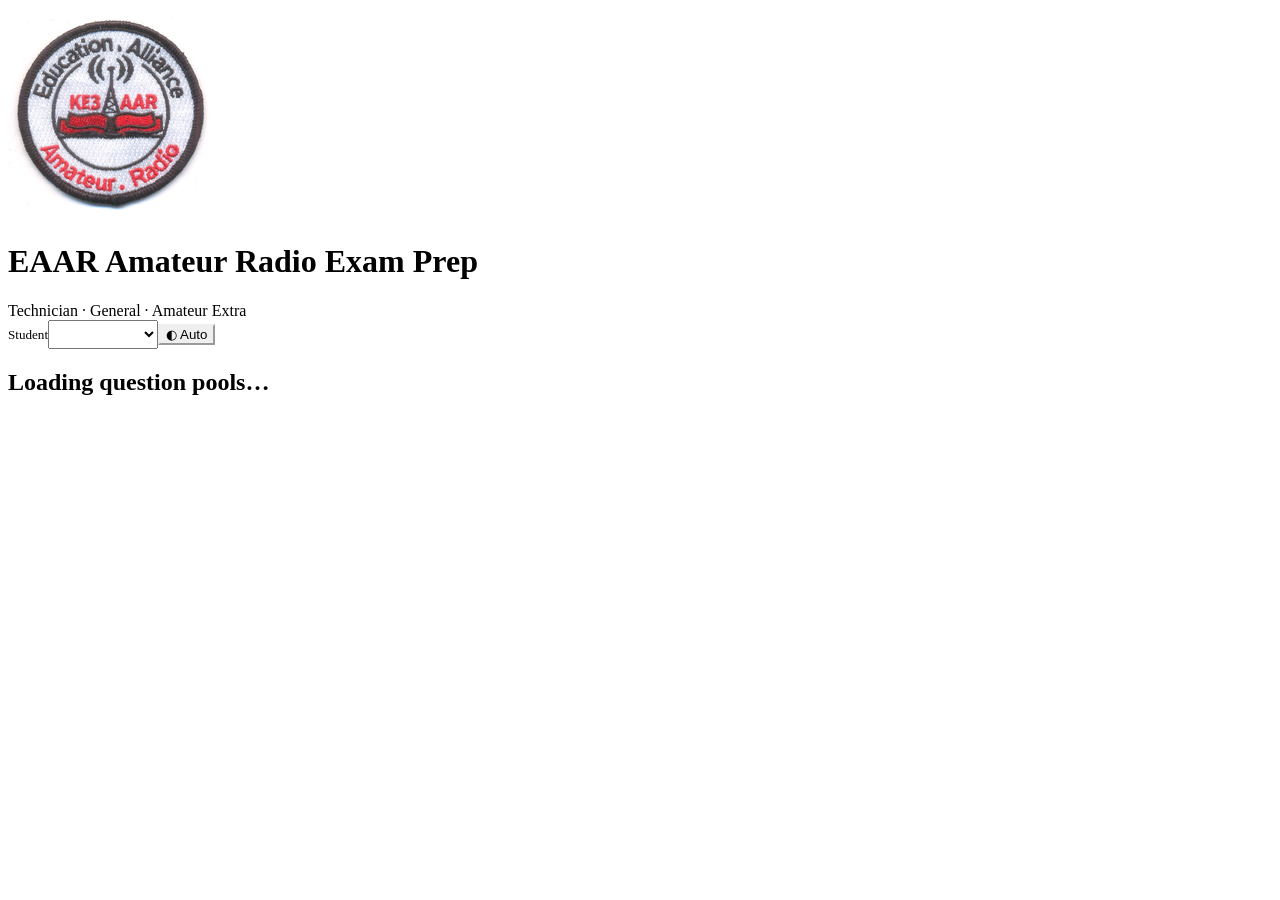
==== index.html @ 3299c349 "Add files via upload" ====
<!doctype html>
<html lang="en"><head>
<meta charset="utf-8"><meta name="viewport" content="width=device-width, initial-scale=1"><meta name="color-scheme" content="light dark">
<meta name="description" content="EAAR amateur radio Technician, General and Extra license study, quizzes, flashcards and updatable question pools.">
<title>EAAR Amateur Radio Exam Prep | Technician · General · Extra</title>
<link rel="stylesheet" href="assets/style.css">
</head><body>
<header class="noprint"><div class="hrow"><div class="brandline"><img alt="EAAR emblem" src="[data-uri]"><div><h1>EAAR Amateur Radio Exam Prep</h1><div class="sub" id="subTitle">Technician · General · Amateur Extra</div></div></div>
<div class="row"><label style="margin:0;color:inherit;font-size:.82rem" for="profileSelect">Student</label><select id="profileSelect" style="max-width:170px;min-width:110px;font-size:.82rem;padding:5px 8px" aria-label="Student profile"></select><button class="btn sm sec" id="themeBtn" style="border-color:currentColor;color:inherit">◐ Auto</button></div></div>
<div class="row between"><div class="trk" id="trk" role="group" aria-label="License class"></div><div class="small" style="opacity:.8" id="currentClass"></div></div><nav id="nav" aria-label="Main sections"></nav></header>
<div id="messageBar" hidden aria-live="polite"></div>
<div id="storageHint" class="note" style="max-width:1050px;margin:12px auto" hidden>Browser storage is unavailable. You can practice but progress may not be saved. Export your backup frequently.</div>
<main id="main"><div class="card"><h2>Loading question pools…</h2></div></main><div id="printArea" aria-hidden="true"></div>
<script id="appBundle" src="assets/app.js" defer></script>
</body></html>
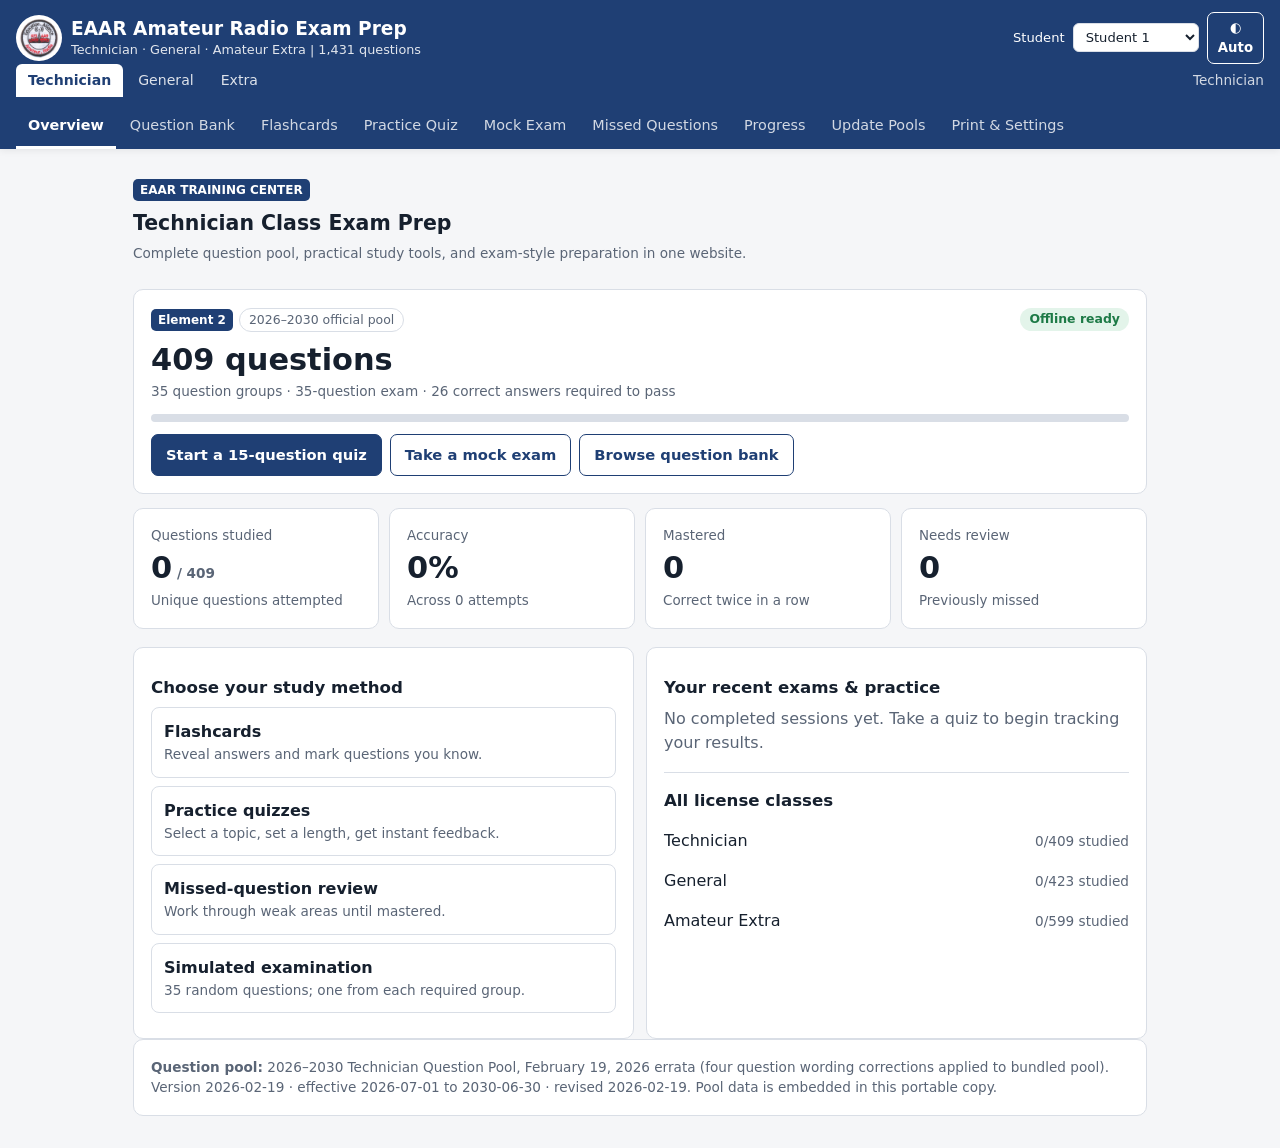
==== commit 2f6c7fc6: "Fix broken homepage by opening self-contained EAAR exam prep app" ====
--- a/index.html
+++ b/index.html
@@ -1,15 +1,21 @@
 <!doctype html>
-<html lang="en"><head>
-<meta charset="utf-8"><meta name="viewport" content="width=device-width, initial-scale=1"><meta name="color-scheme" content="light dark">
-<meta name="description" content="EAAR amateur radio Technician, General and Extra license study, quizzes, flashcards and updatable question pools.">
-<title>EAAR Amateur Radio Exam Prep | Technician · General · Extra</title>
-<link rel="stylesheet" href="assets/style.css">
-</head><body>
-<header class="noprint"><div class="hrow"><div class="brandline"><img alt="EAAR emblem" src="[data-uri]"><div><h1>EAAR Amateur Radio Exam Prep</h1><div class="sub" id="subTitle">Technician · General · Amateur Extra</div></div></div>
-<div class="row"><label style="margin:0;color:inherit;font-size:.82rem" for="profileSelect">Student</label><select id="profileSelect" style="max-width:170px;min-width:110px;font-size:.82rem;padding:5px 8px" aria-label="Student profile"></select><button class="btn sm sec" id="themeBtn" style="border-color:currentColor;color:inherit">◐ Auto</button></div></div>
-<div class="row between"><div class="trk" id="trk" role="group" aria-label="License class"></div><div class="small" style="opacity:.8" id="currentClass"></div></div><nav id="nav" aria-label="Main sections"></nav></header>
-<div id="messageBar" hidden aria-live="polite"></div>
-<div id="storageHint" class="note" style="max-width:1050px;margin:12px auto" hidden>Browser storage is unavailable. You can practice but progress may not be saved. Export your backup frequently.</div>
-<main id="main"><div class="card"><h2>Loading question pools…</h2></div></main><div id="printArea" aria-hidden="true"></div>
-<script id="appBundle" src="assets/app.js" defer></script>
+<html lang="en">
+<head>
+<meta charset="utf-8">
+<meta name="viewport" content="width=device-width, initial-scale=1">
+<meta http-equiv="refresh" content="0; url=./EAAR_Updated_Standalone.html">
+<title>EAAR Amateur Radio Exam Prep</title>
+<style>
+:root{--bg:#f5f6f8;--ink:#16202e;--acc:#1f3f74}
+body{margin:0;background:var(--bg);font:16px/1.5 system-ui,"Segoe UI",sans-serif;color:var(--ink)}
+header{background:var(--acc);color:#fff;padding:18px 22px;font-size:1.12rem;font-weight:700}
+main{max-width:800px;margin:55px auto;padding:20px}
+a{color:var(--acc)}
+</style>
+<script>location.replace(new URL("./EAAR_Updated_Standalone.html",location.href).href);</script>
+</head>
+<body>
+<header>EAAR Amateur Radio Exam Prep</header>
+<main><p>Opening your Technician, General, and Amateur Extra exam preparation website…</p>
+<p>If the page does not open automatically, <a href="./EAAR_Updated_Standalone.html">open EAAR Exam Prep here</a>.</p></main>
 </body></html>
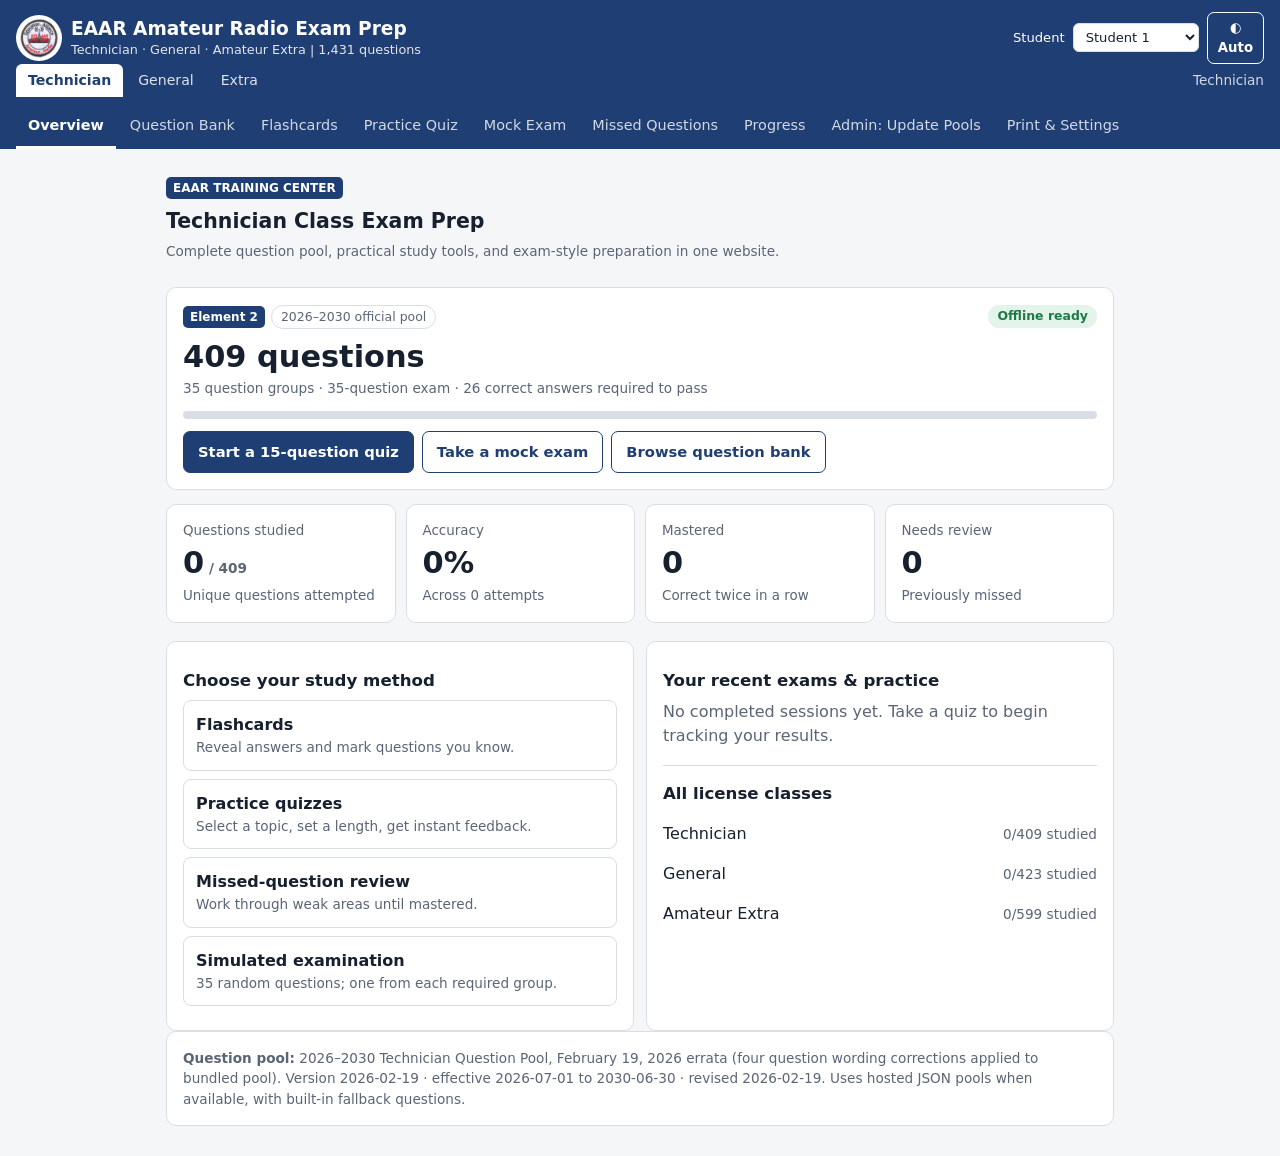
==== commit d5dd2e85: "Publish self-contained EAAR exam prep with password-protected updater and independent pools" ====
--- a/index.html
+++ b/index.html
@@ -1,21 +1,455 @@
 <!doctype html>
-<html lang="en">
-<head>
-<meta charset="utf-8">
-<meta name="viewport" content="width=device-width, initial-scale=1">
-<meta http-equiv="refresh" content="0; url=./EAAR_Updated_Standalone.html">
-<title>EAAR Amateur Radio Exam Prep</title>
-<style>
-:root{--bg:#f5f6f8;--ink:#16202e;--acc:#1f3f74}
-body{margin:0;background:var(--bg);font:16px/1.5 system-ui,"Segoe UI",sans-serif;color:var(--ink)}
-header{background:var(--acc);color:#fff;padding:18px 22px;font-size:1.12rem;font-weight:700}
-main{max-width:800px;margin:55px auto;padding:20px}
-a{color:var(--acc)}
+<html lang="en"><head>
+<meta charset="utf-8"><meta name="viewport" content="width=device-width, initial-scale=1"><meta name="color-scheme" content="light dark">
+<meta name="description" content="EAAR amateur radio Technician, General and Extra license study, quizzes, flashcards and updatable question pools.">
+<title>EAAR Amateur Radio Exam Prep | Technician · General · Extra</title>
+<style id="appStyles">:root{--bg:#f5f6f8;--card:#fff;--ink:#16202e;--mute:#5a6576;--line:#d9dee6;--acc:#1f3f74;--acc2:#2f5aa3;--accInk:#fff;--pass:#1d7a46;--passBg:#e3f4ea;--fail:#b3261e;--failBg:#fbe7e5;--warn:#9a6200;--warnBg:#fff3d6;--say:#eef3fb;--sayInk:#163764}
+@media (prefers-color-scheme:dark){:root:not([data-theme="light"]){--bg:#0f141b;--card:#18202b;--ink:#e6ebf2;--mute:#9aa6b6;--line:#2b3644;--acc:#7fa6e6;--acc2:#a7c3f0;--accInk:#0f141b;--pass:#5fd28f;--passBg:#143322;--fail:#ff8a80;--failBg:#3a1714;--warn:#f0c060;--warnBg:#3a2d0c;--say:#1c2a40;--sayInk:#cfe0ff}}
+:root[data-theme="dark"]{--bg:#0f141b;--card:#18202b;--ink:#e6ebf2;--mute:#9aa6b6;--line:#2b3644;--acc:#7fa6e6;--acc2:#a7c3f0;--accInk:#0f141b;--pass:#5fd28f;--passBg:#143322;--fail:#ff8a80;--failBg:#3a1714;--warn:#f0c060;--warnBg:#3a2d0c;--say:#1c2a40;--sayInk:#cfe0ff}
+*{box-sizing:border-box}
+body{margin:0;background:var(--bg);color:var(--ink);font:16px/1.5 system-ui,-apple-system,"Segoe UI",Roboto,sans-serif}
+button,select,input{font:inherit}button{cursor:pointer}button:disabled{opacity:.5;cursor:not-allowed}
+header{background:var(--acc);color:var(--accInk);padding:12px 16px 0;position:sticky;top:0;z-index:10}
+header h1{margin:0;font-size:1.16rem;line-height:1.25}header .sub{font-size:.8rem;opacity:.87}
+.hrow{display:flex;justify-content:space-between;align-items:center;gap:10px;flex-wrap:wrap}
+.brandline{display:flex;align-items:center;gap:9px}.brandline img{width:46px;height:46px;object-fit:contain;background:#fff;border-radius:50%;padding:2px}
+.trk{display:flex;gap:3px;flex-wrap:wrap}
+.trk button{background:transparent;color:inherit;border:0;padding:6px 12px;font:inherit;font-size:.88rem;cursor:pointer;opacity:.85;border-radius:6px 6px 0 0}
+.trk button.on{background:var(--accInk);color:var(--acc);opacity:1;font-weight:700}
+nav{display:flex;gap:2px;overflow-x:auto;margin-top:9px;scrollbar-width:thin}
+nav button{background:transparent;border:0;color:inherit;opacity:.8;padding:9px 12px;font:inherit;font-size:.9rem;border-bottom:3px solid transparent;cursor:pointer;white-space:nowrap}
+nav button.on{opacity:1;border-bottom-color:currentColor;font-weight:700}
+main{max-width:980px;margin:0 auto;padding:16px}
+.card{background:var(--card);border:1px solid var(--line);border-radius:10px;padding:16px;margin-bottom:14px}
+h2{font-size:1.28rem;margin:0 0 8px;line-height:1.3}h3{font-size:1.04rem;margin:12px 0 8px;line-height:1.35}
+p{margin:7px 0 12px}.mute{color:var(--mute)}.small{font-size:.85rem}.tiny{font-size:.77rem}
+.grid2{display:grid;grid-template-columns:repeat(auto-fit,minmax(250px,1fr));gap:12px}
+.grid3{display:grid;grid-template-columns:repeat(auto-fit,minmax(195px,1fr));gap:12px}
+.grid4{display:grid;grid-template-columns:repeat(auto-fit,minmax(160px,1fr));gap:10px}
+.grid2>.card,.grid3>.card,.grid4>.card{margin-bottom:0}
+.tag{display:inline-block;font-size:.75rem;font-weight:700;background:var(--acc);color:var(--accInk);border-radius:5px;padding:2px 7px;margin-right:6px;white-space:nowrap}
+.say{display:inline-block;background:var(--say);color:var(--sayInk);border-left:3px solid var(--acc2);padding:3px 9px;border-radius:4px;margin:2px 0}
+.note{background:var(--warnBg);color:var(--warn);border-radius:6px;padding:10px 12px;font-size:.88rem;margin:12px 0}
+.info{background:var(--say);color:var(--sayInk);border-radius:7px;padding:11px 13px;margin:12px 0}
+.btn{background:var(--acc);color:var(--accInk);border:1px solid var(--acc);border-radius:7px;padding:9px 14px;font:inherit;font-size:.92rem;font-weight:600;cursor:pointer}
+.btn.sec{background:transparent;color:var(--acc);border-color:var(--acc)}.btn.sm{padding:5px 10px;font-size:.83rem}.btn.negative{background:var(--fail);border-color:var(--fail);color:#fff}
+.row{display:flex;gap:8px;flex-wrap:wrap;align-items:center}.push{margin-left:auto}.row.between{justify-content:space-between}
+.metric{font:700 1.9rem/1.15 system-ui,sans-serif;margin:5px 0}.metriccap{color:var(--mute);font-size:.84rem}
+.tasklist button{display:block;width:100%;text-align:left;background:var(--card);border:1px solid var(--line);border-radius:8px;padding:12px;margin-bottom:8px;color:var(--ink);font:inherit;cursor:pointer}
+.tasklist button:hover{border-color:var(--acc2)}
+.bar{height:8px;background:var(--line);border-radius:8px;overflow:hidden;margin:5px 0 8px}.bar>i{display:block;height:100%;background:var(--pass);transition:width .2s}
+label{font-size:.86rem;color:var(--mute);display:block;margin:5px 0 4px}
+input,textarea,select{font:inherit;color:var(--ink);background:var(--card);border:1px solid var(--line);border-radius:6px;padding:8px 9px;width:100%}
+textarea{min-height:90px}.field{min-width:185px;flex:1}.checkline{display:flex;align-items:center;gap:6px;font-size:.88rem;color:var(--ink)}.checkline input{width:auto}
+.option{display:block;width:100%;text-align:left;margin:7px 0;padding:12px;border:1px solid var(--line);border-radius:8px;background:var(--card);color:var(--ink);font:inherit;cursor:pointer}
+.option:hover:not(:disabled){border-color:var(--acc2)}.option.selected{border:2px solid var(--acc2);background:var(--say);color:var(--sayInk)}
+.option.ok{background:var(--passBg);border-color:var(--pass);color:var(--pass)}.option.bad{background:var(--failBg);border-color:var(--fail);color:var(--fail)}
+.option .letter{font-weight:750;display:inline-grid;place-items:center;width:26px;height:26px;border:1px solid currentColor;border-radius:50%;margin-right:9px;font-size:.82rem}
+.badge{font-size:.78rem;font-weight:700;padding:2px 9px;border-radius:20px;white-space:nowrap}
+.badge.pass{background:var(--passBg);color:var(--pass)}.badge.fail{background:var(--failBg);color:var(--fail)}.badge.pend{background:var(--line);color:var(--mute)}
+.question{font-size:1.2rem;font-weight:650;line-height:1.45;white-space:pre-wrap}
+.figure{display:block;max-width:100%;max-height:420px;height:auto;object-fit:contain;margin:12px auto;border-radius:8px;background:white;padding:8px;border:1px solid #e4e4e4}
+.flash{min-height:180px;display:flex;align-items:center;justify-content:center;text-align:center;font-size:1.25rem;font-weight:600;cursor:pointer;user-select:none;flex-direction:column;gap:10px;padding:24px}
+.flash .back{font-size:1.04rem;font-weight:450}
+.timer{font:700 1.2rem/1 ui-monospace,Consolas,monospace;padding:8px 10px;border-radius:7px;background:var(--say);color:var(--sayInk)}.timer.out{background:var(--failBg);color:var(--fail)}
+.tbl{border-collapse:collapse;width:100%;font-size:.9rem}.tbl th,.tbl td{border-bottom:1px solid var(--line);padding:8px 7px;text-align:left;vertical-align:top}.tbl th{color:var(--mute);font-weight:650}
+.table-wrap{overflow-x:auto}.progressline{min-width:120px}
+.pill{display:inline-block;border:1px solid var(--line);border-radius:20px;padding:2px 9px;font-size:.78rem;color:var(--mute)}
+.searchresult{border-bottom:1px solid var(--line);padding:14px 1px}.searchresult:last-child{border-bottom:0}.answer-note{margin-top:8px;padding:9px 12px;border-radius:7px;background:var(--passBg);color:var(--pass)}
+.feedback{padding:11px;border-radius:8px;margin:12px 0}.feedback.ok{background:var(--passBg);color:var(--pass)}.feedback.bad{background:var(--failBg);color:var(--fail)}
+.empty{text-align:center;padding:20px 12px}.section-top{display:flex;align-items:center;gap:8px;justify-content:space-between;flex-wrap:wrap;margin:10px 0 13px}
+hr{border:0;border-top:1px solid var(--line);margin:17px 0}a{color:var(--acc2)}
+#messageBar{max-width:1050px;margin:10px auto -4px;padding:10px 16px;border-radius:7px;border:1px solid var(--line);background:var(--say);color:var(--sayInk)}
+#printArea{display:none}
+@media print{body{background:#fff!important;color:#111!important}header,main,#messageBar,.noprint{display:none!important}#printArea{display:block!important;color:#111!important;padding:5px 12px;font:11pt/1.35 Arial,sans-serif}#printArea h2{font-size:19pt}#printArea article{break-inside:avoid;margin:0 0 14px;border-bottom:1px solid #ccc;padding:3px 0 9px}#printArea img{max-width:95%;max-height:240px;display:block;margin:6px auto}#printArea .answer{font-weight:700}#printArea .print-meta{font-size:9pt;color:#444}}
+@media (max-width:640px){main{padding:12px}.card{padding:13px}.hrow{align-items:flex-start}.brandline img{width:36px;height:36px}.trk{width:100%}.trk button{flex:1;padding:7px 6px;font-size:.82rem}nav{margin-top:4px}.metric{font-size:1.65rem}.row .push{margin-left:0}.question{font-size:1.05rem}.grid4{grid-template-columns:repeat(2,minmax(0,1fr))}}
+
+header .hrow>.row{flex-wrap:nowrap}
 </style>
-<script>location.replace(new URL("./EAAR_Updated_Standalone.html",location.href).href);</script>
-</head>
-<body>
-<header>EAAR Amateur Radio Exam Prep</header>
-<main><p>Opening your Technician, General, and Amateur Extra exam preparation website…</p>
-<p>If the page does not open automatically, <a href="./EAAR_Updated_Standalone.html">open EAAR Exam Prep here</a>.</p></main>
+</head><body>
+<header class="noprint"><div class="hrow"><div class="brandline"><img alt="EAAR emblem" src="[data-uri]"><div><h1>EAAR Amateur Radio Exam Prep</h1><div class="sub" id="subTitle">Technician · General · Amateur Extra</div></div></div>
+<div class="row"><label style="margin:0;color:inherit;font-size:.82rem" for="profileSelect">Student</label><select id="profileSelect" style="max-width:170px;min-width:110px;font-size:.82rem;padding:5px 8px" aria-label="Student profile"></select><button class="btn sm sec" id="themeBtn" style="border-color:currentColor;color:inherit">◐ Auto</button></div></div>
+<div class="row between"><div class="trk" id="trk" role="group" aria-label="License class"></div><div class="small" style="opacity:.8" id="currentClass"></div></div><nav id="nav" aria-label="Main sections"></nav></header>
+<div id="messageBar" hidden aria-live="polite"></div>
+<div id="storageHint" class="note" style="max-width:1050px;margin:12px auto" hidden>Browser storage is unavailable. You can practice but progress may not be saved. Export your backup frequently.</div>
+<main id="main"><div class="card"><h2>Loading question pools…</h2></div></main><div id="printArea" aria-hidden="true"></div>
+<script id="appBundle">'use strict';
+/* EAAR Combined Exam Prep — self-contained, offline, no external services */
+/*__BANKS_BOOT__*/let BANKS = {"technician":{"questions":[{"id":"T1A01","group":"T1A","section":"T1","question":"Which of the following is part of the Basis and Purpose of the Amateur Radio Service?","answers":["Providing personal radio communications for as many citizens as possible","Providing communications for international contesting","Advancing skills in the technical and communication phases of the radio art","All these choices are correct"],"correct":2,"refs":"[97.1]","note":"","figure":""},{"id":"T1A02","group":"T1A","section":"T1","question":"Which agency regulates and enforces the rules for the Amateur Radio Service in the United States?","answers":["ARRL","Homeland Security","The FCC","All these choices are correct"],"correct":2,"refs":"[97.1]","note":"","figure":""},{"id":"T1A03","group":"T1A","section":"T1","question":"What do the FCC rules state regarding the use of a phonetic alphabet for station identification in the Amateur Radio Service?","answers":["It is required when transmitting emergency messages","It is encouraged when using phone emissions","It is required when in contact with foreign stations","All these choices are correct"],"correct":1,"refs":"[97.119(b)(2)]","note":"","figure":""},{"id":"T1A04","group":"T1A","section":"T1","question":"How do you receive official notification of your new license and call sign after passing the exam?","answers":["Email from the FCC with a link to download the license grant","USPS First-Class Mail from the FCC","Email from the lead volunteer examiner","USPS First-Class Mail from the lead volunteer examiner"],"correct":0,"refs":"[97.23]","note":"","figure":""},{"id":"T1A05","group":"T1A","section":"T1","question":"What proves that the FCC has issued an operator/primary license grant?","answers":["A printed copy of the certificate of successful completion of examination","An email notification from the NCVEC granting the license","The license appears in the FCC ULS database","All these choices are correct"],"correct":2,"refs":"[97.7]","note":"","figure":""},{"id":"T1A06","group":"T1A","section":"T1","question":"On which of the following HF frequencies can automatically controlled amateur propagation beacons be found?","answers":["Anywhere in the Technician portion of 10 meters","Anywhere, if they are registered with the FCC","In a specific portion of each of the HF Technician bands","On ten meters, between 28.200 MHz and 28.300 MHz"],"correct":3,"refs":"[97.203(d)]","note":"","figure":""},{"id":"T1A07","group":"T1A","section":"T1","question":"What is the FCC Part 97 definition of a space station?","answers":["Any satellite orbiting Earth","A manned satellite orbiting Earth","An amateur station located more than 50 km above Earth's surface","An amateur station using amateur radio satellites for relay of signals"],"correct":2,"refs":"[97.3(a)(41)]","note":"","figure":""},{"id":"T1A08","group":"T1A","section":"T1","question":"Who recommends transmit/receive channels for repeater and auxiliary stations?","answers":["A Frequency Spectrum Manager appointed by the FCC","A Volunteer Frequency Coordinator recognized by local amateurs","An FCC Regional Field Office","The International Telecommunication Union"],"correct":1,"refs":"[97.3(a)(22)]","note":"","figure":""},{"id":"T1A09","group":"T1A","section":"T1","question":"Who selects a Frequency Coordinator?","answers":["The FCC Office of Spectrum Management and Coordination Policy","The local chapter of the Office of National Council of Independent Frequency Coordinators","Amateur operators in a local or regional area whose stations are eligible to be repeater or auxiliary stations","The FCC Regional Field Office"],"correct":2,"refs":"[97.3(a)(22)]","note":"","figure":""},{"id":"T1A10","group":"T1A","section":"T1","question":"Besides an FCC-issued amateur operator license, what is required to be the control operator of a Radio Amateur Civil Emergency Service (RACES) Station?","answers":["A written recommendation by the local ARRL Emergency Coordinator","Membership in the Amateur Radio Emergency Service (ARES)","Certification of current enrollment by a civil defense organization","Nothing"],"correct":2,"refs":"[97.407(a)]","note":"","figure":""},{"id":"T1A11","group":"T1A","section":"T1","question":"Which of the following is prohibited?","answers":["International communications on VHF bands and higher frequencies","Willful or malicious interference","Third-party traffic using digital modes","All these choices are correct"],"correct":1,"refs":"[97.101(d)]","note":"","figure":""},{"id":"T1B01","group":"T1B","section":"T1","question":"Which of the following frequency ranges are available for phone operation by Technician licensees?","answers":["28.050 MHz to 28.150 MHz","28.100 MHz to 28.300 MHz","28.300 MHz to 28.500 MHz","28.500 MHz to 28.600 MHz"],"correct":2,"refs":"[97.301(e)]","note":"","figure":""},{"id":"T1B02","group":"T1B","section":"T1","question":"Which of the following U.S. amateur radio operators are allowed to contact the International Space Station (ISS) on VHF bands?","answers":["Only amateurs with a General class or higher license","Any amateur with a Technician class or higher license","Only amateurs with a General class or higher license, and NASA approval","Any amateurs with a Technician class or higher license, and NASA approval"],"correct":1,"refs":"[97.301, 97.207(c)]","note":"","figure":""},{"id":"T1B03","group":"T1B","section":"T1","question":"Which frequency is in the 6-meter amateur band?","answers":["49.00 MHz","52.525 MHz","28.50 MHz","222.15 MHz"],"correct":1,"refs":"[97.301(a)]","note":"","figure":""},{"id":"T1B04","group":"T1B","section":"T1","question":"Which amateur band includes 146.52 MHz?","answers":["6 meters","20 meters","70 centimeters","2 meters"],"correct":3,"refs":"[97.301(a)]","note":"","figure":""},{"id":"T1B05","group":"T1B","section":"T1","question":"Which of the following bands include frequencies where Technicians are authorized to use digital modes such as FT8?","answers":["10 meters","6 meters","2 meters","All these choices are correct"],"correct":3,"refs":"[97.301, 97.305]","note":"","figure":""},{"id":"T1B06","group":"T1B","section":"T1","question":"On which HF bands does a Technician class operator have phone privileges?","answers":["None","10-meter band only","80-meter, 40-meter, 15-meter, and 10-meter bands","30-meter band only"],"correct":1,"refs":"[97.301(e), 97.305]","note":"","figure":""},{"id":"T1B07","group":"T1B","section":"T1","question":"Which of the following VHF/UHF band segments are limited to CW only?","answers":["50.0 MHz to 50.1 MHz and 144.0 MHz to 144.1 MHz","219 MHz to 220 MHz and 420.0 MHz to 420.1 MHz","902.0 MHz to 902.1 MHz","All these choices are correct"],"correct":0,"refs":"[97.305(a), (c)]","note":"","figure":""},{"id":"T1B08","group":"T1B","section":"T1","question":"How are US amateurs restricted in segments of bands where the Amateur Radio Service is secondary?","answers":["U.S. amateurs may find non-amateur stations in those segments, and must avoid interfering with them","U.S. amateurs must give foreign amateur stations priority in those segments","International communications are not permitted in those segments","Digital transmissions are not permitted in those segments"],"correct":0,"refs":"[97.303]","note":"","figure":""},{"id":"T1B09","group":"T1B","section":"T1","question":"Why should you not set your transmit frequency to be exactly at the edge of an amateur band or sub-band?","answers":["To allow for calibration error in the transmitter frequency display","So that modulation sidebands do not extend beyond the band edge","To allow for transmitter frequency drift","All these choices are correct"],"correct":3,"refs":"[97.101(a), 97.301(a-e)]","note":"","figure":""},{"id":"T1B10","group":"T1B","section":"T1","question":"Where may SSB phone be used in amateur bands above 50 MHz?","answers":["Only in sub-bands allocated to General class or higher licensees","Only on repeaters","In at least some segment of all these bands","On any band if the power is limited to 25 watts"],"correct":2,"refs":"[97.305(c)]","note":"","figure":""},{"id":"T1B11","group":"T1B","section":"T1","question":"What is the maximum peak envelope power output for Technician class operators in their HF band segments?","answers":["200 watts","100 watts","50 watts","10 watts"],"correct":0,"refs":"[97.313]","note":"","figure":""},{"id":"T1B12","group":"T1B","section":"T1","question":"Except for some specific restrictions, what is the maximum peak envelope power output for Technician class operators using frequencies above 30 MHz?","answers":["50 watts","100 watts","500 watts","1500 watts"],"correct":3,"refs":"[97.313(b)]","note":"","figure":""},{"id":"T1C01","group":"T1C","section":"T1","question":"For which classes of amateur radio licenses does the FCC currently issue new licenses?","answers":["Novice, Technician, General, Amateur Extra","Technician, Technician Plus, General, Amateur Extra","Novice, Technician Plus, General, Advanced","Technician, General, Amateur Extra"],"correct":3,"refs":"[97.9(a), 97.17(a)]","note":"","figure":""},{"id":"T1C02","group":"T1C","section":"T1","question":"Who may select a desired call sign under the vanity call sign rules?","answers":["Only a licensed amateur with a General or Amateur Extra Class license","Only a licensed amateur with an Amateur Extra Class license","Only a licensed amateur who has been licensed continuously for more than 10 years","Any licensed amateur"],"correct":3,"refs":"[97.19]","note":"","figure":""},{"id":"T1C03","group":"T1C","section":"T1","question":"What types of international communications are FCC-licensed amateur radio stations permitted to make?","answers":["Communications incidental to the purposes of the Amateur Radio Service and remarks of a personal character","Communications incidental to conducting business or remarks of a personal nature","Only communications incidental to contest exchanges; all other communications are prohibited","Any communications that would be permitted by an international broadcast station"],"correct":0,"refs":"[97.117]","note":"","figure":""},{"id":"T1C04","group":"T1C","section":"T1","question":"What may happen if the FCC is unable to reach you by email?","answers":["Fine and suspension of operator license","Revocation of the station license or suspension of the operator license","Revocation of access to the license record in the FCC system","Nothing; there is no such requirement"],"correct":1,"refs":"[97.23]","note":"","figure":""},{"id":"T1C05","group":"T1C","section":"T1","question":"Which of the following is a valid Group D call sign format for Technician class?","answers":["KF1XXX","KA1X","W1XX","All these choices are correct"],"correct":0,"refs":"","note":"","figure":""},{"id":"T1C06","group":"T1C","section":"T1","question":"Which of the following statements is true about using your amateur radio license when operating aboard a vessel or craft in international waters?","answers":["Amateur operation is prohibited in international waters","You may only operate during maritime emergencies","You need special FCC authorization for maritime mobile operation","You may operate from a US-documented vessel with the master's permission"],"correct":3,"refs":"[97.5(a)(2), 97.11(a)]","note":"","figure":""},{"id":"T1C07","group":"T1C","section":"T1","question":"How long before the expiration date may an amateur radio license renewal be requested?","answers":["30 days","90 days","6 months","1 year"],"correct":1,"refs":"[97.21, 1.949]","note":"","figure":""},{"id":"T1C08","group":"T1C","section":"T1","question":"What is the normal term for an FCC-issued amateur radio license?","answers":["Five years","Eight years","Ten years","Life"],"correct":2,"refs":"[97.25]","note":"","figure":""},{"id":"T1C09","group":"T1C","section":"T1","question":"What is the grace period for renewal if an amateur license expires?","answers":["Two years","Three years","Five years","Ten years"],"correct":0,"refs":"[97.21(a)(b)]","note":"","figure":""},{"id":"T1C10","group":"T1C","section":"T1","question":"How soon after passing the examination for your first amateur radio license may you transmit on the amateur radio bands?","answers":["Immediately on receiving your Certificate of Successful Completion of Examination (CSCE)","As soon as your operator/station license grant appears on the ARRL website","As soon as your operator/station license grant appears in the FCC’s license database","As soon as you receive your license in the mail from the FCC"],"correct":2,"refs":"[97.5a]","note":"","figure":""},{"id":"T1C11","group":"T1C","section":"T1","question":"If your license has expired and is still within the allowable grace period, may you continue to transmit on the amateur radio bands?","answers":["Yes, for up to two years","Yes, as soon as you apply for renewal","Yes, for up to one year","No, you must wait until the license has been renewed"],"correct":3,"refs":"[97.21(b)]","note":"","figure":""},{"id":"T1D01","group":"T1D","section":"T1","question":"With which countries are FCC-licensed amateur radio stations prohibited from exchanging communications?","answers":["Any country whose administration has notified the International Telecommunication Union (ITU) that it objects to such communications","Any country whose administration has notified the American Radio Relay League (ARRL) that it objects to such communications","Any country banned from such communications by the International Amateur Radio Union (IARU)","Any country banned from making such communications by the American Radio Relay League (ARRL)"],"correct":0,"refs":"[97.111(a)(1)]","note":"","figure":""},{"id":"T1D02","group":"T1D","section":"T1","question":"Under which of the following circumstances are one-way transmissions by an amateur station prohibited?","answers":["Announcements of upcoming ham radio operating events","Broadcasting","International Morse Code Practice","Telecommand or transmissions of telemetry"],"correct":1,"refs":"[97.113(b), 97.111(b)]","note":"","figure":""},{"id":"T1D03","group":"T1D","section":"T1","question":"When is it permissible to transmit messages encoded to obscure their meaning?","answers":["Only when using a remote station during a contest","Only when transmitting certain approved digital codes","Only when transmitting control commands to space stations or model craft","Never"],"correct":2,"refs":"[97.211(b), 97.215(b), 97.113(a)(4)]","note":"","figure":""},{"id":"T1D04","group":"T1D","section":"T1","question":"Under what conditions is an amateur station authorized to transmit music using a phone emission?","answers":["When incidental to an authorized retransmission of manned spacecraft communications","When the music produces no spurious emissions","When transmissions are limited to less than three minutes per hour","When the music is transmitted above 1280 MHz"],"correct":0,"refs":"[97.113(a)(4), 97.113(c)]","note":"","figure":""},{"id":"T1D05","group":"T1D","section":"T1","question":"When may amateur radio operators use their stations to notify other amateurs of the availability of equipment for sale or trade?","answers":["Never","When the equipment is not the personal property of either the station licensee, or the control operator, or their close relatives","When no profit is made on the sale","When selling amateur radio equipment and not on a regular basis"],"correct":3,"refs":"[97.113(a)(3)(ii)]","note":"","figure":""},{"id":"T1D06","group":"T1D","section":"T1","question":"What, if any, are the restrictions concerning transmission of language that may be considered indecent or obscene?","answers":["The FCC maintains a list of words that are not permitted to be used on amateur frequencies","Any such language is prohibited","The International Telecommunications Union (ITU) maintains a list of words that are not permitted to be used on amateur frequencies","There is no such prohibition"],"correct":1,"refs":"[97.113(a)(4)]","note":"","figure":""},{"id":"T1D07","group":"T1D","section":"T1","question":"Which of the following is an example of an auxiliary station?","answers":["A station sending one-way transmissions between a remote repeater receiver and the main repeater transmitter","A backup radio for emergency use in case the main station radio fails","A station used in the Military Auxiliary Radio System for linking government and amateur stations in a digital network","A second station utilized in multi-operator contest stations"],"correct":0,"refs":"[97.113(d), 97.201(e)]","note":"","figure":""},{"id":"T1D08","group":"T1D","section":"T1","question":"In which of the following circumstances may the control operator of an amateur station receive compensation for operating that station?","answers":["When the communication is related to the sale of amateur equipment by the control operator's employer","When the communication is a part of classroom instruction at an educational institution","When the communication is made to obtain emergency information for a local broadcast station","All these choices are correct"],"correct":1,"refs":"[97.113(a)(3)(iii)]","note":"","figure":""},{"id":"T1D09","group":"T1D","section":"T1","question":"When may amateur stations transmit information in support of broadcasting, program production, or news gathering, assuming no other means is available?","answers":["When such communications are directly related to the immediate safety of human life or protection of property","When broadcasting communications to or from the space shuttle","Where non-commercial programming is gathered and supplied exclusively to the National Public Radio network","Never"],"correct":0,"refs":"[97.113(5)(b)]","note":"","figure":""},{"id":"T1D10","group":"T1D","section":"T1","question":"How does the FCC define broadcasting for the Amateur Radio Service?","answers":["Two-way transmissions by amateur stations","Any transmission made by the licensed station","Transmission of messages directed only to amateur operators","Transmissions intended for reception by the general public"],"correct":3,"refs":"[97.3(a)(10)]","note":"","figure":""},{"id":"T1D11","group":"T1D","section":"T1","question":"When may an amateur station transmit without identifying on the air?","answers":["When the transmissions are of a brief nature to make station adjustments","When the transmissions are unmodulated","When the transmitted power level is below 0.1 watt","When transmitting signals to control model craft"],"correct":3,"refs":"[97.215]","note":"","figure":""},{"id":"T1D12","group":"T1D","section":"T1","question":"Which of the following is required when making on-the-air test transmissions?","answers":["Identify the transmitting station","Conduct tests only between 10 p.m. and 6 a.m. local time","Notify the FCC of the transmissions","All these choices are correct"],"correct":0,"refs":"[97.119(a)]","note":"","figure":""},{"id":"T1E01","group":"T1E","section":"T1","question":"When may an amateur station transmit without a control operator?","answers":["When using automatic control, such as in the case of a repeater","When the station licensee is away and another licensed amateur is using the station","When the transmitting station is an auxiliary station","Never"],"correct":3,"refs":"[97.7(a)]","note":"","figure":""},{"id":"T1E02","group":"T1E","section":"T1","question":"Who may be the control operator of a station communicating through an amateur satellite or space station?","answers":["Only an Amateur Extra Class operator","A General class or higher licensee with a satellite operator certification","Only an Amateur Extra Class operator who is also an AMSAT member","Any amateur allowed to transmit on the satellite uplink frequency"],"correct":3,"refs":"[97.301, 97.207(c)]","note":"","figure":""},{"id":"T1E03","group":"T1E","section":"T1","question":"Who must designate the station control operator?","answers":["The station licensee","The FCC","The frequency coordinator","Any licensed operator"],"correct":0,"refs":"[97.103(b)]","note":"","figure":""},{"id":"T1E04","group":"T1E","section":"T1","question":"What determines the transmitting frequency privileges of an amateur station?","answers":["The frequency authorized by the frequency coordinator","The frequencies printed on the license grant","The highest class of operator license held by anyone on the premises","The class of operator license held by the control operator"],"correct":3,"refs":"[97.103(b)]","note":"","figure":""},{"id":"T1E05","group":"T1E","section":"T1","question":"What is an amateur station’s control point?","answers":["The location of the station’s transmitting antenna","The location of the station’s transmitting apparatus","The location at which the control operator function is performed","The mailing address of the station licensee"],"correct":2,"refs":"[97.3(a)(14)]","note":"","figure":""},{"id":"T1E06","group":"T1E","section":"T1","question":"When, other than during an emergency, may a Technician class licensee be the control operator of a station operating in an Amateur Extra Class band segment?","answers":["At no time","When designated as the control operator by an Amateur Extra Class licensee","As part of a multi-operator contest team","When using a club station whose trustee holds an Amateur Extra Class license"],"correct":0,"refs":"[97.301]","note":"","figure":""},{"id":"T1E07","group":"T1E","section":"T1","question":"When the control operator is not the station licensee, who is responsible for the proper operation of the station?","answers":["All licensed amateurs who are present at the operation","Only the station licensee","Only the control operator","The control operator and the station licensee"],"correct":3,"refs":"[97.103(a)]","note":"","figure":""},{"id":"T1E08","group":"T1E","section":"T1","question":"Which of the following is an example of automatic control?","answers":["Repeater operation","Controlling a station over the internet","Using a computer or other device to send CW automatically","Using a computer or other device to identify automatically"],"correct":0,"refs":"[97.3(a)(6), 97.205(d)]","note":"","figure":""},{"id":"T1E09","group":"T1E","section":"T1","question":"Which amateur stations may be remotely controlled?","answers":["Only repeater stations","Only automatically controlled stations","Only digital stations","Any station"],"correct":3,"refs":"[97.109(c)]","note":"","figure":""},{"id":"T1E10","group":"T1E","section":"T1","question":"Which of the following is an example of remote control as defined in Part 97?","answers":["A software defined radio (SDR)","Operating the station over the internet","Controlling a model aircraft, boat, or car by amateur radio","Earth-Moon-Earth (EME) communication"],"correct":1,"refs":"[97.3(a)(39)]","note":"","figure":""},{"id":"T1E11","group":"T1E","section":"T1","question":"What is a control operator as defined in Part 97?","answers":["The person speaking or otherwise communicating messages over an amateur station","The person who is the licensee of an amateur station","An amateur operator identified in the FCC database as responsible for transmissions and FCC rules compliance at a station license location","An amateur operator designated by the licensee of a station to be responsible for transmissions and FCC rules compliance at that station"],"correct":3,"refs":"[97.3(a)(13)]","note":"","figure":""},{"id":"T1F01","group":"T1F","section":"T1","question":"When must the station licensee make the station and the station records available for inspection?","answers":["At any time ten days after notification by the FCC of such an inspection","At any time upon request by an FCC representative","At any time after a written notification by the FCC of such inspection","Only when presented with a valid warrant by an FCC official or government agent"],"correct":1,"refs":"[97.103(c)]","note":"","figure":""},{"id":"T1F02","group":"T1F","section":"T1","question":"How often must you identify with your FCC-assigned call sign when using tactical call signs such as “Race Headquarters”?","answers":["Never, the tactical call is sufficient","Once every hour","At least every 10 minutes during and at the end of a communication","At the end of every transmission"],"correct":2,"refs":"[97.119(a)]","note":"","figure":""},{"id":"T1F03","group":"T1F","section":"T1","question":"When are you required to transmit your assigned call sign?","answers":["At the beginning of each contact, and every 10 minutes thereafter","At least once during each transmission","At least every 15 minutes during and at the end of a communication","At least every 10 minutes during and at the end of a communication"],"correct":3,"refs":"[97.119(a)]","note":"","figure":""},{"id":"T1F04","group":"T1F","section":"T1","question":"What language must you use for identification when using a phone emission?","answers":["Any language recognized by the United Nations","Any language recognized by the ITU","English","English, French, or Spanish"],"correct":2,"refs":"[97.119(b)(2)]","note":"","figure":""},{"id":"T1F05","group":"T1F","section":"T1","question":"What method of call sign identification is required for a station transmitting phone signals?","answers":["Send the call sign followed by the indicator RPT","Send the call sign using a CW or phone emission","Send the call sign followed by the indicator R","Send the call sign using only a phone emission"],"correct":1,"refs":"[97.119(b)(2)]","note":"","figure":""},{"id":"T1F06","group":"T1F","section":"T1","question":"Which of the following self-assigned indicators are acceptable when using a phone transmission?","answers":["KL7CC stroke W3","KL7CC slant W3","KL7CC slash W3","All these choices are correct"],"correct":3,"refs":"[97.119(c)]","note":"","figure":""},{"id":"T1F07","group":"T1F","section":"T1","question":"Which of the following restrictions apply when a non-licensed person speaks to a foreign amateur radio station via a station under the control of an FCC-licensed amateur radio operator?","answers":["The person must be a U.S. citizen","The foreign station must be in a country with which the U.S. has a third-party agreement","The licensed control operator must do the station identification","All these choices are correct"],"correct":1,"refs":"[97.115(a)(2)]","note":"","figure":""},{"id":"T1F08","group":"T1F","section":"T1","question":"What is the definition of third-party communications?","answers":["A message from a control operator to another amateur station control operator on behalf of another person","Amateur radio communications where three stations are in communications with one another","Operation when the transmitting equipment is licensed to a person other than the control operator","Temporary authorization for an unlicensed person to transmit on the amateur bands for technical experiments"],"correct":0,"refs":"[97.3(a)(47)]","note":"","figure":""},{"id":"T1F09","group":"T1F","section":"T1","question":"What type of amateur station simultaneously retransmits the signal of another amateur station on a different channel or channels?","answers":["Beacon station","Remote control station","Repeater station","Message forwarding station"],"correct":2,"refs":"[97.3(a)(40)]","note":"","figure":""},{"id":"T1F10","group":"T1F","section":"T1","question":"Who is accountable if a repeater inadvertently retransmits communications that violate the FCC rules?","answers":["The control operator of the originating station","The control operator of the repeater","The owner of the repeater","Both the originating station and the repeater owner"],"correct":0,"refs":"[97.205(g)]","note":"","figure":""},{"id":"T1F11","group":"T1F","section":"T1","question":"Which of the following is a requirement for the issuance of a club station license grant?","answers":["The trustee must have an Amateur Extra Class operator license grant","The club must have at least four members","The club must be registered with the American Radio Relay League (ARRL)","All these choices are correct"],"correct":1,"refs":"[97.5(b)(2)]","note":"","figure":""},{"id":"T2A01","group":"T2A","section":"T2","question":"What is a common repeater frequency offset in the 2-meter band?","answers":["Plus or minus 5 MHz","Plus or minus 600 kHz","Plus or minus 500 kHz","Plus or minus 1 MHz"],"correct":1,"refs":"","note":"","figure":""},{"id":"T2A02","group":"T2A","section":"T2","question":"What is the national calling frequency for FM simplex operations in the 2-meter band?","answers":["146.520 MHz","145.000 MHz","432.100 MHz","446.000 MHz"],"correct":0,"refs":"","note":"","figure":""},{"id":"T2A03","group":"T2A","section":"T2","question":"What is a common repeater frequency offset in the 70-centimeter band?","answers":["Plus or minus 5 MHz","Plus or minus 600 kHz","Plus or minus 500 kHz","Plus or minus 1 MHz"],"correct":0,"refs":"","note":"","figure":""},{"id":"T2A04","group":"T2A","section":"T2","question":"What is an appropriate way to call another station on a repeater if you know the other station's call sign?","answers":["Say \"break, break,\" then the other station’s call sign, followed by your call sign","Say the station's call sign, then identify with your call sign","Say \"CQ\" three times, then the other station's call sign, followed by your call sign","Wait for the station to call CQ, then answer with your call sign"],"correct":1,"refs":"","note":"","figure":""},{"id":"T2A05","group":"T2A","section":"T2","question":"How should you respond to a station calling CQ?","answers":["Transmit \"CQ\" followed by the other station’s call sign","Transmit your call sign followed by the other station’s call sign","Transmit the other station’s call sign followed by your call sign","Transmit a signal report followed by your call sign"],"correct":2,"refs":"","note":"","figure":""},{"id":"T2A06","group":"T2A","section":"T2","question":"What is an effective way to seek a call from any phone station when not using a repeater?","answers":["Sign your call sign once, followed by the words “listening for a call;” if there is no answer, change the frequency and repeat","Say “QTC,” followed by “this is” and your call sign; if there is no answer, change the frequency and repeat","Transmit an unmodulated carrier for approximately 10 seconds, followed by “this is” and your call sign, and pause to listen; repeat as necessary","Repeat “CQ” a few times, followed by “this is,” and your call sign, then pause to listen; repeat as necessary"],"correct":3,"refs":"","note":"","figure":""},{"id":"T2A07","group":"T2A","section":"T2","question":"What does the term \"repeater offset\" mean?","answers":["The difference between a repeater’s transmit and receive frequencies","The repeater has a time delay to prevent interference","The approximately half-second delay to allow for the “squelch tail” to be removed","The fee charged by the repeater owner or club to provide for maintenance"],"correct":0,"refs":"","note":"","figure":""},{"id":"T2A08","group":"T2A","section":"T2","question":"What is the meaning of the procedural signal “CQ”?","answers":["A shortened form of the term “Contest QSO”","“Communication Quality,” used to indicate transmitted audio clarity","Only the called station should transmit","Calling any station"],"correct":3,"refs":"","note":"","figure":""},{"id":"T2A09","group":"T2A","section":"T2","question":"Which of the following is a customary way to indicate a station is listening on a repeater and looking for a contact?","answers":["“CQ CQ” followed by the repeater’s call sign","The station’s call sign followed by the word “listening”","The repeater’s call sign followed by the station’s call sign","“QSY” followed by your call sign"],"correct":1,"refs":"","note":"","figure":""},{"id":"T2A10","group":"T2A","section":"T2","question":"What is a band plan, beyond the privileges established by the FCC?","answers":["A voluntary guideline for using different modes or activities within an amateur band","A list of operating schedules","A list of available net frequencies","A plan devised by a club to indicate frequency band usage"],"correct":0,"refs":"","note":"","figure":""},{"id":"T2A11","group":"T2A","section":"T2","question":"What term describes an amateur station that is transmitting and receiving on the same frequency?","answers":["Full duplex","Diplex","Simplex","Multiplex"],"correct":2,"refs":"","note":"","figure":""},{"id":"T2B01","group":"T2B","section":"T2","question":"What is the purpose of the reverse function on a VHF/UHF transceiver?","answers":["To reduce power output","To increase power output","To listen on a repeater’s input frequency","To listen on a repeater’s output frequency"],"correct":2,"refs":"","note":"","figure":""},{"id":"T2B02","group":"T2B","section":"T2","question":"What term describes the use of a sub-audible tone transmitted along with normal voice audio to open the squelch of a receiver?","answers":["Carrier squelch","Tone burst","DTMF","CTCSS"],"correct":3,"refs":"","note":"","figure":""},{"id":"T2B03","group":"T2B","section":"T2","question":"Which of the following describes a linked repeater network?","answers":["A network of repeaters in which signals received by one repeater are transmitted by all the repeaters in the network","A single repeater with more than one receiver","Multiple repeaters with the same control operator","A system of repeaters linked by APRS"],"correct":0,"refs":"","note":"","figure":""},{"id":"T2B04","group":"T2B","section":"T2","question":"Which of the following could be the reason you are unable to access a repeater whose output you can hear?","answers":["Improper transceiver offset","You are using the wrong CTCSS tone","You are using the wrong DCS code","All these choices are correct"],"correct":3,"refs":"","note":"","figure":""},{"id":"T2B05","group":"T2B","section":"T2","question":"Which of the following would cause your FM transmission audio to drop out on voice peaks?","answers":["Your repeater offset is inverted","Your FM deviation is too low","You are talking too loudly","Your transmit power is too high"],"correct":2,"refs":"","note":"","figure":""},{"id":"T2B06","group":"T2B","section":"T2","question":"What type of signaling to a repeater uses two simultaneous audio tones?","answers":["DTMF","CTCSS","GMRS","D-STAR"],"correct":0,"refs":"","note":"","figure":""},{"id":"T2B07","group":"T2B","section":"T2","question":"How can you join a digital repeater’s “talkgroup”?","answers":["Register with the local Frequency Coordinator","Register with the digital repeater control operator","Program your radio with the group’s ID or code","Program your radio with the DTMF tone used by the talkgroup"],"correct":2,"refs":"","note":"","figure":""},{"id":"T2B08","group":"T2B","section":"T2","question":"Which of the following applies when two stations transmitting on the same frequency interfere with each other?","answers":["The stations should negotiate continued use of the frequency","Both stations should choose another frequency to avoid conflict","Whichever station was on the frequency first has preemptive rights to the frequency","Use subaudible tones so both stations can share the frequency"],"correct":0,"refs":"","note":"","figure":""},{"id":"T2B09","group":"T2B","section":"T2","question":"Why are simplex channels designated in the VHF/UHF band plans?","answers":["So stations within range of each other can communicate without tying up a repeater","For contest operation","For working DX only","So stations with simple transmitters can access the repeater without automated offset"],"correct":0,"refs":"","note":"","figure":""},{"id":"T2B10","group":"T2B","section":"T2","question":"Which Q signal indicates that you are receiving interference from other stations?","answers":["QRM","QRN","QTH","QSB"],"correct":0,"refs":"","note":"","figure":""},{"id":"T2B11","group":"T2B","section":"T2","question":"Which Q signal indicates that you are changing frequency?","answers":["QRU","QSY","QSL","QRZ"],"correct":1,"refs":"","note":"","figure":""},{"id":"T2B12","group":"T2B","section":"T2","question":"What is the digital color code used on DMR repeater systems?","answers":["An access code which must be programmed into a DMR transmitter to access a specific repeater","A code which automatically programs the repeater offset to a frequency chosen by the user","A code which identifies the specific CODEC being used so that the repeater can properly decode the audio","A code transmitted by the repeater to indicate health and status of the equipment"],"correct":0,"refs":"","note":"","figure":""},{"id":"T2B13","group":"T2B","section":"T2","question":"What is the purpose of a squelch function?","answers":["Reduce a CW transmitter's key clicks","Mute the receiver audio when a signal is not present","Eliminate parasitic oscillations in an RF amplifier","Reduce interference from impulse noise"],"correct":1,"refs":"","note":"","figure":""},{"id":"T2B14","group":"T2B","section":"T2","question":"Which of the following is a “talkgroup”?","answers":["A group of amateur radio operators who share email on a specific amateur radio topic","An identifier used by DMR to organize radio traffic so that those who want to hear the group aren’t bothered by other radio traffic","The members of a net organized for amateur radio operators with a specific common interest","A method of automatically alerting all group members to the frequency where any member is transmitting"],"correct":1,"refs":"","note":"","figure":""},{"id":"T2C01","group":"T2C","section":"T2","question":"When do the FCC Part 97 Amateur Radio Service rules NOT apply to the operation of an amateur station?","answers":["When operating under RACES rules","When operating under FEMA rules","When operating under ARES rules","FCC rules always apply"],"correct":3,"refs":"[97.103(a)]","note":"","figure":""},{"id":"T2C02","group":"T2C","section":"T2","question":"Which of the following are typical duties of a Net Control Station?","answers":["Choose the regular net meeting time and frequency","Ensure that all stations checking into the net are properly licensed for operation on the net frequency","Call the net to order and direct communications between stations checking in","All these choices are correct"],"correct":2,"refs":"","note":"","figure":""},{"id":"T2C03","group":"T2C","section":"T2","question":"What technique is used to ensure that voice messages containing unusual words are received correctly?","answers":["Send the words by voice and Morse code","Use the Q-code “QSR” to ask the receiving station to repeat the words back","Spell the words using a standard phonetic alphabet","All these choices are correct"],"correct":2,"refs":"","note":"","figure":""},{"id":"T2C04","group":"T2C","section":"T2","question":"What is RACES?","answers":["An emergency organization combining amateur radio and citizens band operators and frequencies","An international radio experimentation society","A radio contest held in a short period, sometimes called a “sprint”","An FCC Part 97 amateur radio service for civil defense communications during national emergencies"],"correct":3,"refs":"","note":"","figure":""},{"id":"T2C05","group":"T2C","section":"T2","question":"What does the term “traffic” refer to in net operation?","answers":["Formal messages exchanged by net stations","The number of stations checking in and out of a net","Operation by mobile or portable stations","A count of the number of activations of the net each month"],"correct":0,"refs":"","note":"","figure":""},{"id":"T2C06","group":"T2C","section":"T2","question":"What is the Amateur Radio Emergency Service (ARES)?","answers":["A group of licensed amateurs who have voluntarily registered their qualifications and equipment for communications duty in the public service","A group of licensed amateurs who are members of the military and who voluntarily agreed to provide message handling services in the case of an emergency","A training program that provides licensing courses for those interested in obtaining an amateur license to use during emergencies","A training program that certifies amateur operators for membership in the Radio Amateur Civil Emergency Service"],"correct":0,"refs":"","note":"","figure":""},{"id":"T2C07","group":"T2C","section":"T2","question":"Which of the following is standard practice when you participate in a net?","answers":["When first responding to the net control station, transmit your call sign, name, and address as in the FCC database","Record the time of each of your transmissions","Unless you are reporting an emergency, transmit only when directed by the net control station","All these choices are correct"],"correct":2,"refs":"","note":"","figure":""},{"id":"T2C08","group":"T2C","section":"T2","question":"Which of the following relays messages using email addresses based on amateur callsigns?","answers":["Winlink","FT8","PSK31","AMTOR"],"correct":0,"refs":"","note":"","figure":""},{"id":"T2C09","group":"T2C","section":"T2","question":"Are amateur station control operators ever permitted to operate outside the frequency privileges of their license class?","answers":["No","Yes, but only when part of a FEMA emergency plan","Yes, but only when part of a RACES emergency plan","Yes, but only in situations involving the immediate safety of human life or protection of property"],"correct":3,"refs":"","note":"","figure":""},{"id":"T2C10","group":"T2C","section":"T2","question":"What information is contained in the preamble of a formal traffic message?","answers":["The email address of the originating station","The address of the intended recipient","The telephone number of the addressee","Information needed to track the message"],"correct":3,"refs":"","note":"","figure":""},{"id":"T2C11","group":"T2C","section":"T2","question":"What is meant by “check” in a radiogram header?","answers":["The number of words or word equivalents in the text portion of the message","The call sign of the originating station","A list of stations that have relayed the message","A box on the message form that indicates that the message was received and/or relayed"],"correct":0,"refs":"","note":"","figure":""},{"id":"T2C12","group":"T2C","section":"T2","question":"Which of the following requires certification by a civil defense agency?","answers":["ARES","RACES","MARS","SKYWARN"],"correct":1,"refs":"","note":"","figure":""},{"id":"T3A01","group":"T3A","section":"T3","question":"Why do VHF signal strengths sometimes vary greatly when the antenna is moved only a few feet?","answers":["The signal path encounters different concentrations of water vapor","VHF ionospheric propagation is very sensitive to path length","Multipath propagation cancels or reinforces signals","The Doppler effect causes slight frequency shifts which result in changes in signal strength"],"correct":2,"refs":"","note":"","figure":""},{"id":"T3A02","group":"T3A","section":"T3","question":"How does vegetation affect UHF and microwave signals?","answers":["Causes knife-edge diffraction, distorting voice peaks","Absorbs signals, leading to poor reception of weak signals","Amplifies signals, improving reception of weak signals","Has no effect"],"correct":1,"refs":"","note":"","figure":""},{"id":"T3A03","group":"T3A","section":"T3","question":"What antenna polarization is normally used for long-distance CW and SSB contacts on the VHF and UHF bands?","answers":["Right-hand circular","Left-hand circular","Horizontal","Vertical"],"correct":2,"refs":"","note":"","figure":""},{"id":"T3A04","group":"T3A","section":"T3","question":"What is the effect of antenna cross-polarization over a line-of-sight VHF or UHF path?","answers":["Modulation sidebands might become inverted","Received signal strength is reduced","Signals have an echo effect","Nothing significant will happen"],"correct":1,"refs":"","note":"","figure":""},{"id":"T3A05","group":"T3A","section":"T3","question":"When using a directional antenna, how might your station be able to communicate with a distant repeater if buildings or obstructions are blocking the direct line of sight path?","answers":["Change from vertical to horizontal polarization","Try to find a path that reflects signals to the repeater","Try the long path","Increase the antenna SWR"],"correct":1,"refs":"","note":"","figure":""},{"id":"T3A06","group":"T3A","section":"T3","question":"What is the meaning of the term “picket fencing”?","answers":["Alternating transmissions during a net operation","Rapid flutter on mobile signals due to multipath propagation","A type of ground system used with vertical antennas","Interference from cable TV in the form of carriers at fixed intervals across the band"],"correct":1,"refs":"","note":"","figure":""},{"id":"T3A07","group":"T3A","section":"T3","question":"What weather condition might decrease range at microwave frequencies?","answers":["High winds","Low barometric pressure","Precipitation","Colder temperatures"],"correct":2,"refs":"","note":"","figure":""},{"id":"T3A08","group":"T3A","section":"T3","question":"What is a likely cause of irregular fading of signals propagated by the ionosphere?","answers":["Frequency shift due to Faraday rotation","Interference from thunderstorms","Intermodulation distortion","Random combining of signals arriving via different paths"],"correct":3,"refs":"","note":"","figure":""},{"id":"T3A09","group":"T3A","section":"T3","question":"Which of the following results from the fact that signals propagated by the ionosphere are elliptically polarized?","answers":["Digital modes are unusable","Either vertically or horizontally polarized antennas may be used for transmission or reception","FM voice is unusable","Both the transmitting and receiving antennas must be of the same polarization"],"correct":1,"refs":"","note":"","figure":""},{"id":"T3A10","group":"T3A","section":"T3","question":"What effect does multi-path propagation have on data transmissions?","answers":["Transmission rates must be increased by a factor equal to the number of separate paths observed","Transmission rates must be decreased by a factor equal to the number of separate paths observed","No significant changes will occur if the signals are transmitted using FM","Error rates are likely to increase"],"correct":3,"refs":"","note":"","figure":""},{"id":"T3A11","group":"T3A","section":"T3","question":"Which region of the atmosphere can reflect HF radio waves?","answers":["The stratosphere","The troposphere","The ionosphere","The electrosphere"],"correct":2,"refs":"","note":"","figure":""},{"id":"T3A12","group":"T3A","section":"T3","question":"What effect does fog or rain have on 10-meter and 6-meter band signals?","answers":["Absorption","Little effect","Deflection","Increased range"],"correct":1,"refs":"","note":"","figure":""},{"id":"T3B01","group":"T3B","section":"T3","question":"What is the relationship between the electric and magnetic fields of an electromagnetic wave?","answers":["They travel at different speeds","They are in parallel","They revolve in opposite directions","They are at right angles"],"correct":3,"refs":"","note":"","figure":""},{"id":"T3B02","group":"T3B","section":"T3","question":"What property of a radio wave defines its polarization?","answers":["The orientation of the electric field","The orientation of the magnetic field","The ratio of the energy in the magnetic field to the energy in the electric field","The ratio of the velocity to the wavelength"],"correct":0,"refs":"","note":"","figure":""},{"id":"T3B03","group":"T3B","section":"T3","question":"What are the two components of a radio wave?","answers":["Impedance and reactance","Voltage and current","Electric and magnetic fields","Ionizing and non-ionizing radiation"],"correct":2,"refs":"","note":"","figure":""},{"id":"T3B04","group":"T3B","section":"T3","question":"What is the velocity of a radio wave traveling through free space?","answers":["Speed of light","Speed of sound","0.86 times the speed of light","1.86 times the speed of sound"],"correct":0,"refs":"","note":"","figure":""},{"id":"T3B05","group":"T3B","section":"T3","question":"What is the relationship between wavelength and frequency?","answers":["Wavelength gets longer as frequency increases","Wavelength gets shorter as frequency increases","Wavelength is constant at all frequencies","Wavelength and frequency increase as path length increases"],"correct":1,"refs":"","note":"","figure":""},{"id":"T3B06","group":"T3B","section":"T3","question":"What is the formula for converting frequency to approximate wavelength in meters?","answers":["Wavelength in meters equals frequency in hertz multiplied by 300","Wavelength in meters equals frequency in hertz divided by 300","Wavelength in meters equals frequency in megahertz divided by 300","Wavelength in meters equals 300 divided by frequency in megahertz"],"correct":3,"refs":"","note":"","figure":""},{"id":"T3B07","group":"T3B","section":"T3","question":"In addition to frequency, which of the following is used to identify amateur radio bands?","answers":["The approximate wavelength in meters","Traditional letter/number designators","Channel numbers","All these choices are correct"],"correct":0,"refs":"","note":"","figure":""},{"id":"T3B08","group":"T3B","section":"T3","question":"What frequency range is referred to as VHF?","answers":["30 kHz to 300 kHz","30 MHz to 300 MHz","300 kHz to 3000 kHz","300 MHz to 3000 MHz"],"correct":1,"refs":"","note":"","figure":""},{"id":"T3B09","group":"T3B","section":"T3","question":"What frequency range is referred to as UHF?","answers":["30 to 300 kHz","30 to 300 MHz","300 to 3000 kHz","300 to 3000 MHz"],"correct":3,"refs":"","note":"","figure":""},{"id":"T3B10","group":"T3B","section":"T3","question":"What frequency range is referred to as HF?","answers":["300 to 3000 MHz","30 to 300 MHz","3 to 30 MHz","300 to 3000 kHz"],"correct":2,"refs":"","note":"","figure":""},{"id":"T3B11","group":"T3B","section":"T3","question":"What is the approximate velocity of a radio wave in free space?","answers":["150,000,000 meters per second","300,000,000 meters per second","300,000,000 miles per hour","150,000,000 miles per hour"],"correct":1,"refs":"","note":"","figure":""},{"id":"T3B12","group":"T3B","section":"T3","question":"Which of these frequencies travels at the highest velocity in free space?","answers":["Microwaves","UHF","VHF","All radio frequencies travel at the same velocity"],"correct":3,"refs":"","note":"","figure":""},{"id":"T3C01","group":"T3C","section":"T3","question":"Why are simplex UHF signals rarely heard beyond their radio horizon?","answers":["They are too weak to go very far","FCC regulations prohibit them from going more than 50 miles","UHF signals are usually not propagated by the ionosphere","UHF signals are absorbed by the ionospheric D region"],"correct":2,"refs":"","note":"","figure":""},{"id":"T3C02","group":"T3C","section":"T3","question":"What is a characteristic of HF communication compared with communications on VHF and higher frequencies?","answers":["HF antennas are generally smaller","HF accommodates wider bandwidth signals","Long-distance ionospheric propagation is far more common on HF","There is less atmospheric interference (static) on HF"],"correct":2,"refs":"","note":"","figure":""},{"id":"T3C03","group":"T3C","section":"T3","question":"What is one characteristic of VHF signals received via auroral backscatter?","answers":["They are often received from 10,000 miles or more","They are distorted, with a characteristic raspy sound","They occur only during winter nighttime hours","They are generally strongest when your antenna is aimed west"],"correct":1,"refs":"","note":"","figure":""},{"id":"T3C04","group":"T3C","section":"T3","question":"Which of the following types of propagation is most commonly associated with occasional strong signals on the 10-, 6-, and 2-meter bands from beyond the radio horizon?","answers":["Backscatter","Sporadic E","D region absorption","Gray-line propagation"],"correct":1,"refs":"","note":"","figure":""},{"id":"T3C05","group":"T3C","section":"T3","question":"Which of the following effects may allow radio signals to travel beyond obstructions between the transmitting and receiving stations?","answers":["Knife-edge diffraction","Faraday rotation","Quantum tunneling","Doppler shift"],"correct":0,"refs":"","note":"","figure":""},{"id":"T3C06","group":"T3C","section":"T3","question":"What type of propagation is responsible for allowing over-the-horizon VHF and UHF communications to ranges of approximately 300 miles on a regular basis?","answers":["Tropospheric ducting","D region refraction","F2 region refraction","Faraday rotation"],"correct":0,"refs":"","note":"","figure":""},{"id":"T3C07","group":"T3C","section":"T3","question":"What band is best suited for communicating via meteor scatter?","answers":["33 centimeters","6 meters","2 meters","70 centimeters"],"correct":1,"refs":"","note":"","figure":""},{"id":"T3C08","group":"T3C","section":"T3","question":"What causes tropospheric ducting?","answers":["Discharges of lightning during electrical storms","Sunspots and solar flares","Updrafts from hurricanes and tornadoes","Temperature inversions in the atmosphere"],"correct":3,"refs":"","note":"","figure":""},{"id":"T3C09","group":"T3C","section":"T3","question":"What is generally the best time for long-distance 10-meter band propagation via the F region?","answers":["From dawn to shortly after sunset during periods of high sunspot activity","From shortly after sunset to dawn during periods of high sunspot activity","From dawn to shortly after sunset during periods of low sunspot activity","From shortly after sunset to dawn during periods of low sunspot activity"],"correct":0,"refs":"","note":"","figure":""},{"id":"T3C10","group":"T3C","section":"T3","question":"Which of the following bands may provide long-distance communications via the ionosphere’s F region during the peak of the sunspot cycle?","answers":["6 and 10 meters","23 centimeters","70 centimeters and 1.25 meters","All these choices are correct"],"correct":0,"refs":"","note":"","figure":""},{"id":"T3C11","group":"T3C","section":"T3","question":"Why is the radio horizon for VHF and UHF signals more distant than the visual horizon?","answers":["Radio signals move somewhat faster than the speed of light","Radio waves are not blocked by dust particles","The atmosphere refracts radio waves slightly","Radio waves are blocked by dust particles"],"correct":2,"refs":"","note":"","figure":""},{"id":"T4A01","group":"T4A","section":"T4","question":"Which of the following is an appropriate power supply rating for a typical 50-watt output mobile FM transceiver?","answers":["24.0 volts at 4 amperes","13.8 volts at 4 amperes","24.0 volts at 12 amperes","13.8 volts at 12 amperes"],"correct":3,"refs":"","note":"","figure":""},{"id":"T4A02","group":"T4A","section":"T4","question":"Which of the following should be considered when selecting an accessory SWR meter?","answers":["The frequency and power level at which the measurements will be made","The distance that the meter will be located from the antenna","The maximum SWR anticipated on the transmission line","The ability of the meter to compensate for a poor transmission line match to the antenna"],"correct":0,"refs":"","note":"","figure":""},{"id":"T4A03","group":"T4A","section":"T4","question":"Why are short, heavy-gauge wires used for a transceiver’s DC power connection?","answers":["To minimize voltage drop when transmitting","To provide a close match to the power supply output impedance","To avoid RF interference","To minimize radiative losses in the power cable"],"correct":0,"refs":"","note":"","figure":""},{"id":"T4A04","group":"T4A","section":"T4","question":"How are the audio input and output of a transceiver connected in a station configured to operate using FT8?","answers":["To a computer running a terminal program and connected to a terminal node controller unit","To the audio output and input of a computer running FT8 software","To an FT8 conversion unit, a keyboard, and a computer monitor","To a computer connected to the FT8converter.com website"],"correct":1,"refs":"","note":"","figure":""},{"id":"T4A05","group":"T4A","section":"T4","question":"Where should an RF power meter be installed?","answers":["In the feed line, between the transmitter and antenna","At the power supply output","In parallel with the push-to-talk line and the antenna","In the power supply cable, as close as possible to the radio"],"correct":0,"refs":"","note":"","figure":""},{"id":"T4A06","group":"T4A","section":"T4","question":"What signals are used in a computer-radio interface for digital mode operation?","answers":["Receive and transmit mode, status, and location","Antenna and RF power","Receive audio, transmit audio, and transmitter keying","NMEA GPS location and DC power"],"correct":2,"refs":"","note":"","figure":""},{"id":"T4A07","group":"T4A","section":"T4","question":"Which of the following is one of the connections required between a computer and a transceiver to operate digital modes?","answers":["Computer “line out” to transceiver push-to-talk","Computer “line in” to transceiver push-to-talk","Computer “line in” to transceiver speaker connector","Computer “line out” to transceiver speaker connector"],"correct":2,"refs":"","note":"","figure":""},{"id":"T4A08","group":"T4A","section":"T4","question":"Which of the following conductors is preferred for bonding at RF?","answers":["Copper braid removed from coaxial cable","Copper-clad steel wire","Twisted-pair cable","Flat copper strap"],"correct":3,"refs":"","note":"","figure":""},{"id":"T4A09","group":"T4A","section":"T4","question":"How can you determine the length of time that equipment can be powered from a battery?","answers":["Divide the watt-hour rating of the battery by the peak power consumption of the equipment","Divide the battery ampere-hour rating by the average current draw of the equipment","Multiply the watts per hour consumed by the equipment by the battery power rating","Multiply the square of the current rating of the battery by the input resistance of the equipment"],"correct":1,"refs":"","note":"","figure":""},{"id":"T4A10","group":"T4A","section":"T4","question":"What function does a digital mode hotspot perform for nearby transceivers?","answers":["Communication with a digital voice or data network","FT8 digital communications via AFSK using a smartphone connected to the internet","RTTY encoding and decoding without a computer","High-speed digital communications for meteor scatter"],"correct":0,"refs":"","note":"","figure":""},{"id":"T4A11","group":"T4A","section":"T4","question":"Where should the negative power return of a mobile transceiver be connected in a vehicle?","answers":["At the 12-volt battery chassis ground","To the shell of the power connector","To any metal part of the vehicle","Through the transceiver’s mounting bracket"],"correct":0,"refs":"","note":"","figure":""},{"id":"T4A12","group":"T4A","section":"T4","question":"What is an electronic keyer?","answers":["A device for switching antennas from transmit to receive","A device for voice activated switching from receive to transmit","A device that assists in manual sending of Morse code","An interlock to prevent unauthorized use of a radio"],"correct":2,"refs":"","note":"","figure":""},{"id":"T4B01","group":"T4B","section":"T4","question":"What is the effect of excessive microphone gain on SSB transmissions?","answers":["Frequency instability","Distorted transmitted audio","Increased SWR","Sideband inversion"],"correct":1,"refs":"","note":"","figure":""},{"id":"T4B02","group":"T4B","section":"T4","question":"Which of the following can be used to enter a transceiver’s operating frequency?","answers":["The keypad or VFO knob","The CTCSS or DTMF encoder","The Automatic Frequency Control","All these choices are correct"],"correct":0,"refs":"","note":"","figure":""},{"id":"T4B03","group":"T4B","section":"T4","question":"How is squelch adjusted so that a weak FM signal can be heard?","answers":["Set the squelch threshold so that receiver output audio is on all the time","Turn up the audio level until it overcomes the squelch threshold","Turn on the anti-squelch function","Enable squelch enhancement"],"correct":0,"refs":"","note":"","figure":""},{"id":"T4B04","group":"T4B","section":"T4","question":"What does an FM signal sound like when received slightly off frequency?","answers":["The audio increases in pitch","The audio decrease in pitch","There is no effect except for reduction in amplitude","The audio becomes distorted"],"correct":3,"refs":"","note":"","figure":""},{"id":"T4B05","group":"T4B","section":"T4","question":"What does the scanning function of an FM transceiver do?","answers":["Checks incoming signal deviation","Prevents interference to nearby repeaters","Tunes through a range of frequencies to check for activity","Tunes through a range of frequencies to determine the antenna’s resonant frequency"],"correct":2,"refs":"","note":"","figure":""},{"id":"T4B06","group":"T4B","section":"T4","question":"Which of the following controls could be used if the voice pitch of a single-sideband signal returning to your CQ call seems too high or low?","answers":["The AGC or limiter","The bandwidth selection","The tone squelch","The RIT or Clarifier"],"correct":3,"refs":"","note":"","figure":""},{"id":"T4B07","group":"T4B","section":"T4","question":"What is a DMR “code plug”?","answers":["An adapter cable used to connect a DMR radio to a computer for internet access","Configuration data loaded onto your radio to access repeaters and talkgroups","An upgrade to DMR programming software provided by the radio manufacturer to accommodate new radio models","A Coder-Decoder (CODEC) that converts analog voice data to DMR digital data and vice versa"],"correct":1,"refs":"","note":"","figure":""},{"id":"T4B08","group":"T4B","section":"T4","question":"What is the advantage of having a choice of receiver filter bandwidths in a multimode transceiver?","answers":["Permits monitoring several modes simultaneously by selecting a separate filter for each mode","Permits noise or interference reduction by selecting a bandwidth matching the mode","Increases the number of frequencies that can be stored in memory","Increases the amount of offset between receive and transmit frequencies"],"correct":1,"refs":"","note":"","figure":""},{"id":"T4B09","group":"T4B","section":"T4","question":"How is a specific group of stations selected on a DMR digital voice transceiver?","answers":["By retrieving the frequencies from transceiver memory","By enabling the group’s CTCSS tone","By entering the group’s identification code","By inserting a five-pin, pre-programmed code plug"],"correct":2,"refs":"","note":"","figure":""},{"id":"T4B10","group":"T4B","section":"T4","question":"Which of the following receiver filter bandwidths provides the best signal-to-noise ratio for SSB reception?","answers":["500 Hz","1000 Hz","2400 Hz","5000 Hz"],"correct":2,"refs":"","note":"","figure":""},{"id":"T4B11","group":"T4B","section":"T4","question":"Which of the following must be programmed into a D-STAR digital transceiver before transmitting?","answers":["Your call sign","Your output power","The codec type being used","All these choices are correct"],"correct":0,"refs":"","note":"","figure":""},{"id":"T5A01","group":"T5A","section":"T5","question":"Electrical current is measured in which of the following units?","answers":["Volts","Watts","Ohms","Amperes"],"correct":3,"refs":"","note":"","figure":""},{"id":"T5A02","group":"T5A","section":"T5","question":"Electrical power is measured in which of the following units?","answers":["Volts","Watts","Watt-hours","Amperes"],"correct":1,"refs":"","note":"","figure":""},{"id":"T5A03","group":"T5A","section":"T5","question":"What is the term for the flow of electrons in an electric circuit?","answers":["Voltage","Amperes per second","Volts per second","Current"],"correct":3,"refs":"","note":"","figure":""},{"id":"T5A04","group":"T5A","section":"T5","question":"What term describes the number of times per second that an alternating current makes a complete cycle?","answers":["Pulse rate","Wave number","Frequency","Wavelength"],"correct":2,"refs":"","note":"","figure":""},{"id":"T5A05","group":"T5A","section":"T5","question":"A difference in which of the following causes electron flow?","answers":["Voltage","Ampere-hours","Capacitance","Inductance"],"correct":0,"refs":"","note":"","figure":""},{"id":"T5A06","group":"T5A","section":"T5","question":"What is the unit of frequency?","answers":["Hertz","Henry","Farad","Epicycles per second"],"correct":0,"refs":"","note":"","figure":""},{"id":"T5A07","group":"T5A","section":"T5","question":"Why are metals generally good conductors of electricity?","answers":["They have relatively high density","They have many free electrons","They have many free protons","They have relatively high Young’s modulus values"],"correct":1,"refs":"","note":"","figure":""},{"id":"T5A08","group":"T5A","section":"T5","question":"Which of the following is a good electrical insulator?","answers":["Sea water","Glass","Stainless steel","Graphite"],"correct":1,"refs":"","note":"","figure":""},{"id":"T5A09","group":"T5A","section":"T5","question":"Which of the following describes alternating current?","answers":["Current that alternates between a positive direction and zero","Current that alternates between a negative direction and zero","Current that alternates between positive and negative directions","All these answers are correct"],"correct":2,"refs":"","note":"","figure":""},{"id":"T5A10","group":"T5A","section":"T5","question":"Which term describes the rate at which electrical energy is used?","answers":["Resistance","Current","Power","Voltage"],"correct":2,"refs":"","note":"","figure":""},{"id":"T5A11","group":"T5A","section":"T5","question":"What type of current flow is opposed by resistance?","answers":["Direct current","Alternating current","RF current","All these choices are correct"],"correct":3,"refs":"","note":"","figure":""},{"id":"T5B01","group":"T5B","section":"T5","question":"How many milliamperes is 1.5 amperes?","answers":["0.0000015 milliamperes","0.0015 milliamperes","1500 milliamperes","1,500,000 milliamperes"],"correct":2,"refs":"","note":"","figure":""},{"id":"T5B02","group":"T5B","section":"T5","question":"Which is equal to 1,500,000 hertz?","answers":["1500 kHz","1500 MHz","15 GHz","150 kHz"],"correct":0,"refs":"","note":"","figure":""},{"id":"T5B03","group":"T5B","section":"T5","question":"Which is equal to one kilovolt?","answers":["One one-thousandth of a volt","One hundred volts","One thousand volts","One million volts"],"correct":2,"refs":"","note":"","figure":""},{"id":"T5B04","group":"T5B","section":"T5","question":"Which is equal to one microvolt?","answers":["One one-millionth of a volt","One million volts","One thousand kilovolts","One one-thousandth of a volt"],"correct":0,"refs":"","note":"","figure":""},{"id":"T5B05","group":"T5B","section":"T5","question":"Which is equal to 500 milliwatts?","answers":["5 watts","0.5 watts","500,000 watts","500,000,000 watts"],"correct":1,"refs":"","note":"","figure":""},{"id":"T5B06","group":"T5B","section":"T5","question":"Which is equal to 3000 milliamperes?","answers":["0.003 amperes","0.3 amperes","3,000,000 amperes","3 amperes"],"correct":3,"refs":"","note":"","figure":""},{"id":"T5B07","group":"T5B","section":"T5","question":"Which is equal to 3.525 MHz?","answers":["0.003525 kHz","35.25 kHz","3525 kHz","3,525,000 kHz"],"correct":2,"refs":"","note":"","figure":""},{"id":"T5B08","group":"T5B","section":"T5","question":"Which is equal to 1,000,000 picofarads?","answers":["0.001 microfarads","1 microfarad","1000 microfarads","1,000,000,000 microfarads"],"correct":1,"refs":"","note":"","figure":""},{"id":"T5B09","group":"T5B","section":"T5","question":"Which decibel value most closely represents a power increase from 5 watts to 10 watts?","answers":["2 dB","3 dB","5 dB","10 dB"],"correct":1,"refs":"","note":"","figure":""},{"id":"T5B10","group":"T5B","section":"T5","question":"Which decibel value most closely represents a power decrease from 12 watts to 3 watts?","answers":["-1 dB","-3 dB","-6 dB","-9 dB"],"correct":2,"refs":"","note":"","figure":""},{"id":"T5B11","group":"T5B","section":"T5","question":"Which decibel value represents a power increase from 20 watts to 200 watts?","answers":["10 dB","12 dB","18 dB","28 dB"],"correct":0,"refs":"","note":"","figure":""},{"id":"T5B12","group":"T5B","section":"T5","question":"Which is equal to 28400 kHz?","answers":["28.400 kHz","2.800 MHz","284.00 MHz","28.400 MHz"],"correct":3,"refs":"","note":"","figure":""},{"id":"T5B13","group":"T5B","section":"T5","question":"Which is equal to 2425 MHz?","answers":["0.002425 GHz","24.25 GHz","2.425 GHz","242.5 GHz"],"correct":2,"refs":"","note":"","figure":""},{"id":"T5C01","group":"T5C","section":"T5","question":"What describes the ability to store energy in an electric field?","answers":["Inductance","Resistance","Frequency","Capacitance"],"correct":3,"refs":"","note":"","figure":""},{"id":"T5C02","group":"T5C","section":"T5","question":"What is the unit of capacitance?","answers":["Farad","Ohm","Volt","Henry"],"correct":0,"refs":"","note":"","figure":""},{"id":"T5C03","group":"T5C","section":"T5","question":"What describes the ability to store energy in a magnetic field?","answers":["Admittance","Capacitance","Resistance","Inductance"],"correct":3,"refs":"","note":"","figure":""},{"id":"T5C04","group":"T5C","section":"T5","question":"What is the unit of inductance?","answers":["Coulomb","Farad","Henry","Ohm"],"correct":2,"refs":"","note":"","figure":""},{"id":"T5C05","group":"T5C","section":"T5","question":"What is the unit of impedance?","answers":["Volt","Ampere","Coulomb","Ohm"],"correct":3,"refs":"","note":"","figure":""},{"id":"T5C06","group":"T5C","section":"T5","question":"What is the abbreviation for kilohertz?","answers":["kHz","khz","KHz","KHZ"],"correct":0,"refs":"","note":"","figure":""},{"id":"T5C07","group":"T5C","section":"T5","question":"What is the abbreviation for megahertz?","answers":["mHz","mHZ","Mhz","MHz"],"correct":3,"refs":"","note":"","figure":""},{"id":"T5C08","group":"T5C","section":"T5","question":"What formula is used to calculate electrical power (P) in a DC circuit?","answers":["P = I x E","P = E / I","P = I2 x E","P = I / E"],"correct":0,"refs":"","note":"","figure":""},{"id":"T5C09","group":"T5C","section":"T5","question":"How much power is delivered by a voltage of 13.8 volts DC and a current of 10 amperes?","answers":["138 watts","0.7 watts","23.8 watts","3.8 watts"],"correct":0,"refs":"","note":"","figure":""},{"id":"T5C10","group":"T5C","section":"T5","question":"How much power is delivered by a voltage of 12 volts DC and a current of 2.5 amperes?","answers":["4.8 watts","30 watts","14.5 watts","0.208 watts"],"correct":1,"refs":"","note":"","figure":""},{"id":"T5C11","group":"T5C","section":"T5","question":"How much current is required to deliver 120 watts at a voltage of 12 volts DC?","answers":["0.1 amperes","10 amperes","12 amperes","132 amperes"],"correct":1,"refs":"","note":"","figure":""},{"id":"T5C12","group":"T5C","section":"T5","question":"What is impedance?","answers":["The opposition to AC current flow","The inverse of resistance","The inverse of reactance","The power handling capability of a component"],"correct":0,"refs":"","note":"","figure":""},{"id":"T5D01","group":"T5D","section":"T5","question":"What formula is used to calculate current in a circuit?","answers":["I = E x R","I = E / R","I = E2 x R","I = E2 / R"],"correct":1,"refs":"","note":"","figure":""},{"id":"T5D02","group":"T5D","section":"T5","question":"What formula is used to calculate voltage in a circuit?","answers":["E = I x R","E = I / R","E = I2 x R","E = I2 / R"],"correct":0,"refs":"","note":"","figure":""},{"id":"T5D03","group":"T5D","section":"T5","question":"What formula is used to calculate resistance in a circuit?","answers":["R = E x I","R = E / I","R = E + I","R = E - I"],"correct":1,"refs":"","note":"","figure":""},{"id":"T5D04","group":"T5D","section":"T5","question":"What is the resistance of a circuit in which a current of 3 amperes flows when connected to 90 volts?","answers":["3 ohms","30 ohms","1/30 ohm","270 ohms"],"correct":1,"refs":"","note":"","figure":""},{"id":"T5D05","group":"T5D","section":"T5","question":"What is the resistance of a circuit for which the applied voltage is 12 volts and the current flow is 1.5 amperes?","answers":["18 ohms","0.125 ohms","8 ohms","13.5 ohms"],"correct":2,"refs":"","note":"","figure":""},{"id":"T5D06","group":"T5D","section":"T5","question":"What is the resistance of a circuit that draws 4 amperes from a 12-volt source?","answers":["3 ohms","16 ohms","48 ohms","8 ohms"],"correct":0,"refs":"","note":"","figure":""},{"id":"T5D07","group":"T5D","section":"T5","question":"What is the current in a circuit with an applied voltage of 120 volts and a resistance of 80 ohms?","answers":["9600 amperes","200 amperes","0.667 amperes","1.5 amperes"],"correct":3,"refs":"","note":"","figure":""},{"id":"T5D08","group":"T5D","section":"T5","question":"What is the current through a 100-ohm resistor connected across 200 volts?","answers":["20,000 amperes","0.5 amperes","2 amperes","100 amperes"],"correct":2,"refs":"","note":"","figure":""},{"id":"T5D09","group":"T5D","section":"T5","question":"What is the current through a 24-ohm resistor connected across 240 volts?","answers":["2400 amperes","0.1 amperes","10 amperes","5760 amperes"],"correct":2,"refs":"","note":"","figure":""},{"id":"T5D10","group":"T5D","section":"T5","question":"What is the voltage across a 2-ohm resistor if a current of 0.5 amperes flows through it?","answers":["1 volt","0.25 volts","2.5 volts","1.5 volts"],"correct":0,"refs":"","note":"","figure":""},{"id":"T5D11","group":"T5D","section":"T5","question":"What is the voltage across a 10-ohm resistor if a current of 1 ampere flows through it?","answers":["1 volt","10 volts","11 volts","9 volts"],"correct":1,"refs":"","note":"","figure":""},{"id":"T5D12","group":"T5D","section":"T5","question":"What is the voltage across a 10-ohm resistor if a current of 2 amperes flows through it?","answers":["8 volts","0.2 volts","12 volts","20 volts"],"correct":3,"refs":"","note":"","figure":""},{"id":"T5D13","group":"T5D","section":"T5","question":"In which type of circuit is the current always the same through all components?","answers":["Series","Parallel","Resonant","Branch"],"correct":0,"refs":"","note":"","figure":""},{"id":"T5D14","group":"T5D","section":"T5","question":"In which type of circuit is the voltage always the same across all components?","answers":["Series","Parallel","Resonant","Branch"],"correct":1,"refs":"","note":"","figure":""},{"id":"T6A01","group":"T6A","section":"T6","question":"What electrical component opposes the flow of current in a DC circuit?","answers":["Inductor","Resistor","Inverter","Transformer"],"correct":1,"refs":"","note":"","figure":""},{"id":"T6A02","group":"T6A","section":"T6","question":"What type of component is often used as an adjustable volume control?","answers":["Fixed resistor","Power resistor","Potentiometer","Transformer"],"correct":2,"refs":"","note":"","figure":""},{"id":"T6A03","group":"T6A","section":"T6","question":"What electrical parameter is controlled by a potentiometer?","answers":["Inductance","Resistance","Capacitance","Field strength"],"correct":1,"refs":"","note":"","figure":""},{"id":"T6A04","group":"T6A","section":"T6","question":"What electrical component stores energy in an electric field?","answers":["Resistor","Capacitor","Inductor","Diode"],"correct":1,"refs":"","note":"","figure":""},{"id":"T6A05","group":"T6A","section":"T6","question":"What type of electrical component consists of conductive surfaces separated by an insulator?","answers":["Resistor","Potentiometer","Oscillator","Capacitor"],"correct":3,"refs":"","note":"","figure":""},{"id":"T6A06","group":"T6A","section":"T6","question":"What type of electrical component stores energy in a magnetic field?","answers":["Resistor","Capacitor","Inductor","Diode"],"correct":2,"refs":"","note":"","figure":""},{"id":"T6A07","group":"T6A","section":"T6","question":"What electrical component is typically constructed as a coil of wire?","answers":["Transistor","Capacitor","Diode","Inductor"],"correct":3,"refs":"","note":"","figure":""},{"id":"T6A08","group":"T6A","section":"T6","question":"What is the function of an SPDT switch?","answers":["A single circuit is opened or closed","Two circuits are opened or closed","A single circuit is switched between one of two other circuits","Two circuits are each switched between one of two other circuits"],"correct":2,"refs":"","note":"","figure":""},{"id":"T6A09","group":"T6A","section":"T6","question":"What type of switch is represented by component 3 in figure T-2?","answers":["Single-pole single-throw","Single-pole double-throw","Double-pole single-throw","Double-pole double-throw"],"correct":0,"refs":"","note":"","figure":"figure-t-2.png"},{"id":"T6A10","group":"T6A","section":"T6","question":"Which of the following battery chemistries is rechargeable?","answers":["Nickel-metal hydride","Lithium-ion","Lead-acid","All these choices are correct"],"correct":3,"refs":"","note":"","figure":""},{"id":"T6A11","group":"T6A","section":"T6","question":"Which of the following battery chemistries is not rechargeable?","answers":["Nickel-cadmium","Carbon-zinc","Lead-acid","Lithium-ion"],"correct":1,"refs":"","note":"","figure":""},{"id":"T6B01","group":"T6B","section":"T6","question":"Which is true about forward voltage drop in a diode?","answers":["It is lower in some diode types than in others","It is proportional to peak inverse voltage","It indicates that the diode is defective","It has no impact on the voltage delivered to the load"],"correct":0,"refs":"","note":"","figure":""},{"id":"T6B02","group":"T6B","section":"T6","question":"What electronic component allows current to flow in only one direction?","answers":["Resistor","Fuse","Diode","Driven element"],"correct":2,"refs":"","note":"","figure":""},{"id":"T6B03","group":"T6B","section":"T6","question":"Which of these components can be used as an electronic switch?","answers":["Varistor","Potentiometer","Transistor","Thermistor"],"correct":2,"refs":"","note":"","figure":""},{"id":"T6B04","group":"T6B","section":"T6","question":"Which of the following components can consist of three regions of semiconductor material?","answers":["Alternator","Transistor","Triode","Pentode"],"correct":1,"refs":"","note":"","figure":""},{"id":"T6B05","group":"T6B","section":"T6","question":"What type of transistor has a gate, drain, and source?","answers":["Varistor","Field-effect","Hall-effect","Bipolar junction"],"correct":1,"refs":"","note":"","figure":""},{"id":"T6B06","group":"T6B","section":"T6","question":"How is the cathode lead of a semiconductor diode often marked on the package?","answers":["With the word \"cathode\"","With a stripe","With the letter C","With the letter K"],"correct":1,"refs":"","note":"","figure":""},{"id":"T6B07","group":"T6B","section":"T6","question":"What causes a light-emitting diode (LED) to emit light?","answers":["Forward current","Reverse current","Capacitively-coupled RF signal","Inductively-coupled RF signal"],"correct":0,"refs":"","note":"","figure":""},{"id":"T6B08","group":"T6B","section":"T6","question":"What does the abbreviation FET stand for?","answers":["Frequency Emission Transmitter","Fast Electron Transistor","Free Electron Transmitter","Field Effect Transistor"],"correct":3,"refs":"","note":"","figure":""},{"id":"T6B09","group":"T6B","section":"T6","question":"What are the names for the electrodes of a diode?","answers":["Plus and minus","Source and drain","Anode and cathode","Gate and base"],"correct":2,"refs":"","note":"","figure":""},{"id":"T6B10","group":"T6B","section":"T6","question":"Which of the following can provide power gain?","answers":["Transformer","Transistor","Reactor","Resistor"],"correct":1,"refs":"","note":"","figure":""},{"id":"T6B11","group":"T6B","section":"T6","question":"What does the term gain mean in amplifiers?","answers":["The output signal voltage relative to the input signal voltage","The output signal current relative to the input signal current","The output signal power relative to the input signal power","All these choices are correct"],"correct":3,"refs":"","note":"","figure":""},{"id":"T6B12","group":"T6B","section":"T6","question":"What are the names of the electrodes of a bipolar junction transistor?","answers":["Signal, bias, power","Emitter, base, collector","Input, output, supply","Pole one, pole two, output"],"correct":1,"refs":"","note":"","figure":""},{"id":"T6C01","group":"T6C","section":"T6","question":"What is an electrical diagram using standard component symbols called?","answers":["Connection chart","Instrumentation system","Schematic","Flow chart"],"correct":2,"refs":"","note":"","figure":""},{"id":"T6C02","group":"T6C","section":"T6","question":"What is component 1 in figure T-1?","answers":["Resistor","Transistor","Battery","Connector"],"correct":0,"refs":"","note":"","figure":"figure-t-1.png"},{"id":"T6C03","group":"T6C","section":"T6","question":"What is component 2 in figure T-1?","answers":["Resistor","Transistor","Indicator lamp","Connector"],"correct":1,"refs":"","note":"","figure":"figure-t-1.png"},{"id":"T6C04","group":"T6C","section":"T6","question":"What is component 3 in figure T-1?","answers":["Resistor","Transistor","Lamp","Ground symbol"],"correct":2,"refs":"","note":"","figure":"figure-t-1.png"},{"id":"T6C05","group":"T6C","section":"T6","question":"What is component 4 in figure T-1?","answers":["Resistor","Transistor","Ground symbol","Battery"],"correct":3,"refs":"","note":"","figure":"figure-t-1.png"},{"id":"T6C06","group":"T6C","section":"T6","question":"What is component 6 in figure T-2?","answers":["Resistor","Capacitor","Regulator IC","Transistor"],"correct":1,"refs":"","note":"","figure":"figure-t-2.png"},{"id":"T6C07","group":"T6C","section":"T6","question":"What is component 8 in figure T-2?","answers":["Resistor","Inductor","Regulator IC","Light emitting diode"],"correct":3,"refs":"","note":"","figure":"figure-t-2.png"},{"id":"T6C08","group":"T6C","section":"T6","question":"What is component 9 in figure T-2?","answers":["Variable capacitor","Variable inductor","Variable resistor","Variable transformer"],"correct":2,"refs":"","note":"","figure":"figure-t-2.png"},{"id":"T6C09","group":"T6C","section":"T6","question":"What is component 4 in figure T-2?","answers":["Variable inductor","Double-pole switch","Potentiometer","Transformer"],"correct":3,"refs":"","note":"","figure":"figure-t-2.png"},{"id":"T6C10","group":"T6C","section":"T6","question":"What is component 3 in figure T-3?","answers":["Connector","Meter","Variable capacitor","Variable inductor"],"correct":3,"refs":"","note":"","figure":"figure-t-3.png"},{"id":"T6C11","group":"T6C","section":"T6","question":"What is component 4 in figure T-3?","answers":["Antenna","Transmitter","Dummy load","Ground"],"correct":0,"refs":"","note":"","figure":"figure-t-3.png"},{"id":"T6C12","group":"T6C","section":"T6","question":"Which of the following is accurately represented in electrical schematics?","answers":["Wire lengths","Physical appearance of components","Component connections","All these choices are correct"],"correct":2,"refs":"","note":"","figure":""},{"id":"T6D01","group":"T6D","section":"T6","question":"Which of the following devices or circuits changes an alternating current into a varying direct current signal?","answers":["Transformer","Rectifier","Amplifier","Reflector"],"correct":1,"refs":"","note":"","figure":""},{"id":"T6D02","group":"T6D","section":"T6","question":"What is a relay?","answers":["An electrically-controlled switch","A current-controlled amplifier","An inverting amplifier","A pass transistor"],"correct":0,"refs":"","note":"","figure":""},{"id":"T6D03","group":"T6D","section":"T6","question":"Which of the following is a reason to use shielded wire?","answers":["To decrease the resistance of DC power connections","To increase the current carrying capability of the wire","To prevent coupling of unwanted signals to or from the wire","To reduce receiver overload"],"correct":2,"refs":"","note":"","figure":""},{"id":"T6D04","group":"T6D","section":"T6","question":"Which of the following displays an electrical quantity as a numeric value?","answers":["Potentiometer","Transistor","Meter","Relay"],"correct":2,"refs":"","note":"","figure":""},{"id":"T6D05","group":"T6D","section":"T6","question":"What type of circuit controls the amount of voltage from a power supply?","answers":["Regulator","Oscillator","Filter","Phase inverter"],"correct":0,"refs":"","note":"","figure":""},{"id":"T6D06","group":"T6D","section":"T6","question":"What component changes 120 V AC power to a lower AC voltage for other uses?","answers":["Variable capacitor","Transformer","Transistor","Diode"],"correct":1,"refs":"","note":"","figure":""},{"id":"T6D07","group":"T6D","section":"T6","question":"Which of the following is commonly used as a visual indicator?","answers":["LED","FET","Zener diode","All these choices are correct"],"correct":0,"refs":"","note":"","figure":""},{"id":"T6D08","group":"T6D","section":"T6","question":"Which of the following is combined with an inductor to make a resonant circuit?","answers":["Resistor","Zener diode","Potentiometer","Capacitor"],"correct":3,"refs":"","note":"","figure":""},{"id":"T6D09","group":"T6D","section":"T6","question":"What is the name of a device that combines several semiconductors and other components into one package?","answers":["Transducer","Multi-pole relay","Integrated circuit","Transformer"],"correct":2,"refs":"","note":"","figure":""},{"id":"T6D10","group":"T6D","section":"T6","question":"What is the function of component 2 in figure T-1?","answers":["Give off light when current flows through it","Supply electrical energy","Control the flow of current","Convert electrical energy into radio waves"],"correct":2,"refs":"","note":"","figure":"figure-t-1.png"},{"id":"T6D11","group":"T6D","section":"T6","question":"Which of the following is a resonant or tuned circuit?","answers":["An inductor and a capacitor in series or parallel","A linear voltage regulator","A resistor circuit used for reducing standing wave ratio","A circuit designed to provide high-fidelity audio"],"correct":0,"refs":"","note":"","figure":""},{"id":"T7A01","group":"T7A","section":"T7","question":"Which term describes the ability of a receiver to detect the presence of a signal?","answers":["RF gain","Sensitivity","Selectivity","Total Harmonic Distortion"],"correct":1,"refs":"","note":"","figure":""},{"id":"T7A02","group":"T7A","section":"T7","question":"What is a transceiver?","answers":["A device that combines a receiver and transmitter","A device for matching feed line impedance to 50 ohms","A device for automatically sending and decoding Morse code","A device for converting receiver and transmitter frequencies to another band"],"correct":0,"refs":"","note":"","figure":""},{"id":"T7A03","group":"T7A","section":"T7","question":"Which of the following is used to convert a signal from one frequency to another?","answers":["Phase splitter","Mixer","Inverter","Amplifier"],"correct":1,"refs":"","note":"","figure":""},{"id":"T7A04","group":"T7A","section":"T7","question":"Which term describes the ability of a receiver to discriminate between multiple signals?","answers":["Discrimination ratio","Sensitivity","Selectivity","Harmonic distortion"],"correct":2,"refs":"","note":"","figure":""},{"id":"T7A05","group":"T7A","section":"T7","question":"What is the name of a circuit that generates a signal at a specific frequency?","answers":["Reactance modulator","Phase modulator","Low-pass filter","Oscillator"],"correct":3,"refs":"","note":"","figure":""},{"id":"T7A06","group":"T7A","section":"T7","question":"What device converts the RF input and output of a transceiver to another band?","answers":["High-pass filter","Low-pass filter","Transverter","Phase converter"],"correct":2,"refs":"","note":"","figure":""},{"id":"T7A07","group":"T7A","section":"T7","question":"What is the function of a transceiver’s PTT input?","answers":["Input for a key used to send CW","Switches transceiver from receive to transmit when grounded","Provides a transmit tuning tone when grounded","Input for a preamplifier tuning tone"],"correct":1,"refs":"","note":"","figure":""},{"id":"T7A08","group":"T7A","section":"T7","question":"Which of the following describes combining speech with an RF carrier signal?","answers":["Impedance matching","Oscillation","Modulation","Low-pass filtering"],"correct":2,"refs":"","note":"","figure":""},{"id":"T7A09","group":"T7A","section":"T7","question":"What is the function of the switch which selects either SSB or CW-FM on some VHF power amplifiers?","answers":["Change the mode of the transmitted signal","Set the amplifier for proper operation in the selected mode","Change the frequency range of the amplifier to operate in the proper segment of the band","Reduce the received signal noise"],"correct":1,"refs":"","note":"","figure":""},{"id":"T7A10","group":"T7A","section":"T7","question":"What can be added to the output of a transceiver to increase the transmitted output power?","answers":["A potentiometer","An RF power amplifier","An impedance multiplier","All these choices are correct"],"correct":1,"refs":"","note":"","figure":""},{"id":"T7A11","group":"T7A","section":"T7","question":"What is the function of the Variable Frequency Oscillator (VFO) circuit in a transceiver?","answers":["Set the receive and transmit frequency","Provide automatic frequency control","Inject a variable frequency to allow CW reception","Generate and demodulate single sideband signals"],"correct":0,"refs":"","note":"","figure":""},{"id":"T7B01","group":"T7B","section":"T7","question":"What can you do if you are told your FM handheld or mobile transceiver is over-deviating?","answers":["Talk louder into the microphone","Let the transceiver cool off","Change to a higher power level","Talk farther away from the microphone"],"correct":3,"refs":"","note":"","figure":""},{"id":"T7B02","group":"T7B","section":"T7","question":"What would cause a broadcast AM or FM radio to receive an amateur radio transmission unintentionally?","answers":["The receiver is unable to reject strong signals outside the AM or FM band","The microphone gain of the transmitter is turned up too high","The audio amplifier of the transmitter is overloaded","The deviation of an FM transmitter is set too low"],"correct":0,"refs":"","note":"","figure":""},{"id":"T7B03","group":"T7B","section":"T7","question":"Which of the following can cause radio frequency interference?","answers":["Fundamental overload","Harmonics","Spurious emissions","All these choices are correct"],"correct":3,"refs":"","note":"","figure":""},{"id":"T7B04","group":"T7B","section":"T7","question":"Which of the following might be the cause of low RF power output from a solid-state transceiver?","answers":["Poor amplifier noise figure","Poor amplifier linearity","Low SWR","High SWR"],"correct":3,"refs":"","note":"","figure":""},{"id":"T7B05","group":"T7B","section":"T7","question":"Which of the following might reduce interference by an amateur station to a non-amateur over-the-air radio receiver?","answers":["Block the amateur signal with a filter at the antenna input of the affected receiver","Block the interfering signal with a filter on the amateur transmitter","Switch the transmitter from FM to SSB","Switch the transmitter to a narrow-band mode"],"correct":0,"refs":"","note":"","figure":""},{"id":"T7B06","group":"T7B","section":"T7","question":"Which of the following actions should you take if a neighbor tells you that your station’s transmissions are interfering with their radio or TV reception?","answers":["Make sure that your station is functioning properly and that it does not cause interference to your own radio or television when it is tuned to the same channel","Immediately turn off your transmitter and contact the nearest FCC office for assistance","Install a harmonic doubler on the output of your transmitter and tune it until the interference is eliminated","All these choices are correct"],"correct":0,"refs":"","note":"","figure":""},{"id":"T7B07","group":"T7B","section":"T7","question":"Which of the following can reduce interference to a 2-meter band transceiver from a nearby commercial FM station?","answers":["Installing an RF preamplifier","Using double-shielded coaxial cable","Installing bypass capacitors on the microphone cable","Installing a band-reject filter"],"correct":3,"refs":"","note":"","figure":""},{"id":"T7B08","group":"T7B","section":"T7","question":"What should you do if something in a neighbor’s home is causing harmful interference to your amateur station?","answers":["Work with your neighbor to identify the offending device","Politely inform your neighbor that FCC rules prohibit the use of devices that cause interference","Make sure your station meets the standards of good amateur practice","All these choices are correct"],"correct":3,"refs":"","note":"","figure":""},{"id":"T7B09","group":"T7B","section":"T7","question":"What should be the first step to resolve non-fiber optic cable TV interference caused by your amateur radio transmission?","answers":["Add a low-pass filter to the TV antenna input","Add a high-pass filter to the TV antenna input","Add a preamplifier to the TV antenna input","Be sure all TV feed line coaxial connectors are installed properly"],"correct":3,"refs":"","note":"","figure":""},{"id":"T7B10","group":"T7B","section":"T7","question":"What might be a problem if you receive a report that your audio signal through an FM repeater is distorted or unintelligible?","answers":["Your transmitter is slightly off frequency","You are speaking too loudly or too close to the microphone","You are in a bad location","All these choices are correct"],"correct":3,"refs":"","note":"","figure":""},{"id":"T7B11","group":"T7B","section":"T7","question":"Which of the following can eliminate distorted voice transmissions?","answers":["Adding extra feedline to the antenna to lower SWR","Turning the radio on and off to reset the computer-controlled circuitry","Adding a clip-on ferrite “choke” to the microphone cable to prevent the transmitted signal from feeding back into the transmitter","Turning the squelch control fully clockwise to prevent the transmitted signal from triggering the squelch circuit"],"correct":2,"refs":"","note":"","figure":""},{"id":"T7C01","group":"T7C","section":"T7","question":"What is the primary purpose of a dummy load?","answers":["To prevent transmitting signals over the air when making tests","To prevent over-modulation of a transmitter","To improve the efficiency of an antenna","To improve the signal-to-noise ratio of a receiver"],"correct":0,"refs":"","note":"","figure":""},{"id":"T7C02","group":"T7C","section":"T7","question":"Which of the following is used to determine if an antenna is resonant at the desired operating frequency?","answers":["A VTVM","An antenna analyzer","A Q meter","A frequency counter"],"correct":1,"refs":"","note":"","figure":""},{"id":"T7C03","group":"T7C","section":"T7","question":"What does a typical RF dummy load consist of?","answers":["A low-voltage power supply and an AC relay","A 50-ohm non-inductive resistor mounted on a heat sink","A low-voltage power supply and a DC relay","A 50-ohm inductive reactance mounted in a shielded enclosure"],"correct":1,"refs":"","note":"","figure":""},{"id":"T7C04","group":"T7C","section":"T7","question":"What reading on an SWR meter indicates a perfect impedance match between the antenna and the feed line?","answers":["50:50","Zero","1:1","Full Scale"],"correct":2,"refs":"","note":"","figure":""},{"id":"T7C05","group":"T7C","section":"T7","question":"Why do most solid-state transmitters reduce output power as SWR increases beyond a certain level?","answers":["To protect the RF output amplifier transistors","To comply with FCC rules on spectral purity","Because power supplies cannot supply enough current at high SWR","To lower the SWR on the transmission line"],"correct":0,"refs":"","note":"","figure":""},{"id":"T7C06","group":"T7C","section":"T7","question":"What does an SWR reading of 4:1 indicate?","answers":["Loss of -4 dB","Good impedance match","Gain of +4 dB","Impedance mismatch"],"correct":3,"refs":"","note":"","figure":""},{"id":"T7C07","group":"T7C","section":"T7","question":"What happens to power lost in a feed line?","answers":["It increases the SWR","It is radiated as harmonics","It is converted into heat","It distorts the signal"],"correct":2,"refs":"","note":"","figure":""},{"id":"T7C08","group":"T7C","section":"T7","question":"Which instrument can be used to determine SWR?","answers":["Voltmeter","Ohmmeter","Iambic pentameter","Directional wattmeter"],"correct":3,"refs":"","note":"","figure":""},{"id":"T7C09","group":"T7C","section":"T7","question":"Which of the following causes failure of coaxial cables?","answers":["Moisture contamination","Solder flux contamination","Rapid fluctuation in transmitter output power","Operation at 100% duty cycle for an extended period"],"correct":0,"refs":"","note":"","figure":""},{"id":"T7C10","group":"T7C","section":"T7","question":"Why should the outer jacket of coaxial cable be resistant to ultraviolet light?","answers":["Ultraviolet light can increase the resistance of the conductors","Ultraviolet light can increase losses in the cable’s jacket","Ultraviolet and RF signals can mix, causing interference","Ultraviolet light can damage the jacket and allow water to enter the cable"],"correct":3,"refs":"","note":"","figure":""},{"id":"T7C11","group":"T7C","section":"T7","question":"What is an advantage of foam-dielectric versus solid-dielectric coaxial cable?","answers":["It is more resistant to moisture contamination","It has higher voltage breakdown","It has less loss per foot","It has a better impedance match to 50 ohms"],"correct":2,"refs":"","note":"","figure":""},{"id":"T7D01","group":"T7D","section":"T7","question":"Which instrument would you use to measure electric potential?","answers":["An ammeter","A voltmeter","A potentiometer","An ohmmeter"],"correct":1,"refs":"","note":"","figure":""},{"id":"T7D02","group":"T7D","section":"T7","question":"How is a voltmeter connected to a component to measure applied voltage?","answers":["In series","In parallel","In quadrature","In phase"],"correct":1,"refs":"","note":"","figure":""},{"id":"T7D03","group":"T7D","section":"T7","question":"When configured to measure current, how is a multimeter connected to a component?","answers":["In series","In parallel","In quadrature","In phase"],"correct":0,"refs":"","note":"","figure":""},{"id":"T7D04","group":"T7D","section":"T7","question":"Which instrument is used to measure electric current?","answers":["An ohmmeter","An electrometer","A voltmeter","An ammeter"],"correct":3,"refs":"","note":"","figure":""},{"id":"T7D05","group":"T7D","section":"T7","question":"How does an ohmmeter measure the resistance of a circuit or component?","answers":["By applying a small current and measuring the resulting voltage","By placing a variable resistor in parallel with the circuit","By placing a variable resistor in series with the circuit","By applying a variable voltage and measuring the resulting current change"],"correct":0,"refs":"","note":"","figure":""},{"id":"T7D06","group":"T7D","section":"T7","question":"Which of the following can damage a multimeter?","answers":["Attempting to measure resistance using the voltage setting","Failing to connect one of the probes to ground","Attempting to measure voltage when using the resistance setting","Not allowing it to warm up properly"],"correct":2,"refs":"","note":"","figure":""},{"id":"T7D07","group":"T7D","section":"T7","question":"Which of the following measurements are made using a multimeter?","answers":["Signal strength and noise","Impedance and reactance","Voltage and resistance","All these choices are correct"],"correct":2,"refs":"","note":"","figure":""},{"id":"T7D08","group":"T7D","section":"T7","question":"Which of the following types of solder should not be used for radio and electronic applications?","answers":["Acid-core solder","Lead-tin solder","Rosin-core solder","Tin-copper solder"],"correct":0,"refs":"","note":"","figure":""},{"id":"T7D09","group":"T7D","section":"T7","question":"What is the characteristic appearance of a cold tin-lead solder joint?","answers":["Dark black spots","A bright or shiny surface","A rough or lumpy surface","A greenish tinge"],"correct":2,"refs":"","note":"","figure":""},{"id":"T7D10","group":"T7D","section":"T7","question":"What reading indicates that an ohmmeter is connected across a large, discharged capacitor?","answers":["Increasing resistance with time","Decreasing resistance with time","Steady full-scale reading","Alternating between open and short circuit"],"correct":0,"refs":"","note":"","figure":""},{"id":"T7D11","group":"T7D","section":"T7","question":"Which of the following precautions should be taken when measuring in-circuit resistance with an ohmmeter?","answers":["Ensure that the applied voltages are correct","Ensure that the circuit is not powered","Ensure that the circuit is grounded","Ensure that the circuit is operating at the correct frequency"],"correct":1,"refs":"","note":"","figure":""},{"id":"T8A01","group":"T8A","section":"T8","question":"Which of the following is a form of amplitude modulation?","answers":["Spread spectrum","Packet radio","Single sideband","Phase shift keying (PSK)"],"correct":2,"refs":"","note":"","figure":""},{"id":"T8A02","group":"T8A","section":"T8","question":"What type of modulation is commonly used for VHF packet radio transmissions?","answers":["FM or PM","SSB","AM","PSK"],"correct":0,"refs":"","note":"","figure":""},{"id":"T8A03","group":"T8A","section":"T8","question":"Which type of voice mode is often used for long-distance (weak signal) contacts on the VHF and UHF bands?","answers":["FM","DRM","SSB","PM"],"correct":2,"refs":"","note":"","figure":""},{"id":"T8A04","group":"T8A","section":"T8","question":"Which type of modulation is commonly used for VHF and UHF voice repeaters?","answers":["AM","SSB","PSK","FM or PM"],"correct":3,"refs":"","note":"","figure":""},{"id":"T8A05","group":"T8A","section":"T8","question":"Which of the following signal types has the narrowest bandwidth?","answers":["FM voice","SSB voice","CW","Slow-scan TV"],"correct":2,"refs":"","note":"","figure":""},{"id":"T8A06","group":"T8A","section":"T8","question":"Which sideband is normally used for 10-meter HF, VHF, and UHF single-sideband communications?","answers":["Upper sideband","Lower sideband","Suppressed sideband","Inverted sideband"],"correct":0,"refs":"","note":"","figure":""},{"id":"T8A07","group":"T8A","section":"T8","question":"What is one characteristic of single sideband (SSB) compared to FM?","answers":["SSB signals are easier to tune in correctly","SSB signals are less susceptible to interference","SSB signals have narrower bandwidth","SSB signals are less susceptible to high SWR"],"correct":2,"refs":"","note":"","figure":""},{"id":"T8A08","group":"T8A","section":"T8","question":"What is the approximate bandwidth of a typical single sideband (SSB) voice signal?","answers":["1 kHz","3 kHz","6 kHz","15 kHz"],"correct":1,"refs":"","note":"","figure":""},{"id":"T8A09","group":"T8A","section":"T8","question":"What is the approximate bandwidth of an FM voice signal on VHF repeaters?","answers":["Less than 500 Hz","About 150 kHz","Between 10 and 15 kHz","Between 50 and 125 kHz"],"correct":2,"refs":"","note":"","figure":""},{"id":"T8A10","group":"T8A","section":"T8","question":"What is the approximate bandwidth of AM fast-scan TV transmissions?","answers":["More than 10 MHz","About 6 MHz","About 3 MHz","About 1 MHz"],"correct":1,"refs":"","note":"","figure":""},{"id":"T8A11","group":"T8A","section":"T8","question":"What is the approximate bandwidth required to transmit a CW signal?","answers":["2.4 kHz","150 Hz","1000 Hz","15 kHz"],"correct":1,"refs":"","note":"","figure":""},{"id":"T8A12","group":"T8A","section":"T8","question":"Which of the following is a disadvantage of FM compared with single sideband?","answers":["Voice quality is poorer","Only one signal can be received at a time","FM signals are harder to tune","FM signals are more susceptible to high SWR"],"correct":1,"refs":"","note":"","figure":""},{"id":"T8B01","group":"T8B","section":"T8","question":"What telemetry information is typically transmitted by satellite beacons?","answers":["The signal strength of received signals","Time of day accurate to plus or minus 1/10 second","Health and status of the satellite","All these choices are correct"],"correct":2,"refs":"","note":"","figure":""},{"id":"T8B02","group":"T8B","section":"T8","question":"What is the impact of using excessive effective radiated power on a satellite uplink?","answers":["Possibility of commanding the satellite to an improper mode","Blocking access by other users","Overloading the satellite batteries","Possibility of rebooting the satellite control computer"],"correct":1,"refs":"","note":"","figure":""},{"id":"T8B03","group":"T8B","section":"T8","question":"Which of the following are provided by satellite tracking programs?","answers":["Maps showing the real-time position of the satellite track over Earth","The time, azimuth, and elevation of the start, maximum altitude, and end of a pass","The apparent frequency of the satellite transmission, including effects of Doppler shift","All these choices are correct"],"correct":3,"refs":"","note":"","figure":""},{"id":"T8B04","group":"T8B","section":"T8","question":"What mode of transmission is commonly used by amateur radio satellites?","answers":["SSB","FM","CW/data","All these choices are correct"],"correct":3,"refs":"","note":"","figure":""},{"id":"T8B05","group":"T8B","section":"T8","question":"What is a satellite beacon?","answers":["The primary transmit antenna on the satellite","An indicator light that shows where to point your antenna","A reflective surface on the satellite","A transmission from a satellite that contains status information"],"correct":3,"refs":"","note":"","figure":""},{"id":"T8B06","group":"T8B","section":"T8","question":"Which of the following are inputs to a satellite tracking program?","answers":["The satellite transmitted power","The Keplerian elements","The last observed time of zero Doppler shift","All these choices are correct"],"correct":1,"refs":"","note":"","figure":""},{"id":"T8B07","group":"T8B","section":"T8","question":"What is Doppler shift in reference to satellite communications?","answers":["A change in the satellite orbit","A mode where the satellite receives signals on one band and transmits on another","An observed change in signal frequency caused by relative motion between the satellite and Earth station","A special digital communications mode for some satellites"],"correct":2,"refs":"","note":"","figure":""},{"id":"T8B08","group":"T8B","section":"T8","question":"What does it mean if a satellite is operating in U/V mode?","answers":["The satellite uplink is in the 15-meter band and the downlink is in the 10-meter band","The satellite uplink is in the 70-centimeter band and the downlink is in the 2-meter band","The satellite operates using ultraviolet frequencies","The satellite frequencies are usually variable"],"correct":1,"refs":"","note":"","figure":""},{"id":"T8B09","group":"T8B","section":"T8","question":"What causes spin fading of satellite signals?","answers":["Circular polarized noise interference radiated from the sun","Rotation of the satellite and its antennas","Doppler shift of the received signal","Interfering signals within the satellite uplink band"],"correct":1,"refs":"","note":"","figure":""},{"id":"T8B10","group":"T8B","section":"T8","question":"What does the term LEO mean in reference to communication satellites?","answers":["Low Energy Orbit, which conserves battery power","Low Elevation Orbit, which appears close to the horizon from the earth station","Low Equilibrium Orbit, which has a slightly unstable period","Low Earth Orbit, which has a period of around 100 minutes"],"correct":3,"refs":"","note":"","figure":""},{"id":"T8B11","group":"T8B","section":"T8","question":"Who is permitted to receive telemetry from an amateur radio satellite?","answers":["Anyone","Only the satellite control operator","Only the control operator or a licensed radio amateur who has received the encryption key from the control operator","Only a licensed radio amateur who has received the encryption key from AMSAT"],"correct":0,"refs":"","note":"","figure":""},{"id":"T8B12","group":"T8B","section":"T8","question":"Which of the following is a way to determine whether your satellite uplink power into a linear transponder satellite is neither too low nor too high?","answers":["Check your signal strength report in the telemetry data","Listen for distortion on your downlink signal","Your signal strength on the downlink should be about the same as the beacon","Compare your signal to others on the downlink using an internet SDR receiver"],"correct":2,"refs":"","note":"","figure":""},{"id":"T8C01","group":"T8C","section":"T8","question":"Which of the following methods is used to locate sources of noise interference or jamming?","answers":["Echolocation","Doppler radar","Radio direction finding","Phase locking"],"correct":2,"refs":"","note":"","figure":""},{"id":"T8C02","group":"T8C","section":"T8","question":"Which of these items would be useful for a hidden transmitter hunt?","answers":["Calibrated SWR meter","A directional antenna","A directional wattmeter","All these choices are correct"],"correct":1,"refs":"","note":"","figure":""},{"id":"T8C03","group":"T8C","section":"T8","question":"What operating activity involves contacting as many stations as possible during a specified period?","answers":["Simulated emergency exercises","Net operations","Hidden transmitter hunts","Contesting"],"correct":3,"refs":"","note":"","figure":""},{"id":"T8C04","group":"T8C","section":"T8","question":"Which of the following is good practice when contacting another station in a contest?","answers":["Signing only the last two letters of your call if there are many other stations calling","Contacting the station twice to be sure that you are in his log","Sending only the minimum information needed for proper identification and the contest exchange","Adding “Please copy” before your exchange"],"correct":2,"refs":"","note":"","figure":""},{"id":"T8C05","group":"T8C","section":"T8","question":"What is a grid locator?","answers":["A letter-number designator assigned to a geographic location","A letter-number designator assigned to an azimuth and elevation","An instrument for locating faults in power amplifiers","An instrument for radio direction finding"],"correct":0,"refs":"","note":"","figure":""},{"id":"T8C06","group":"T8C","section":"T8","question":"How is over the air access to Internet Radio Linking Project (IRLP) nodes accomplished?","answers":["By obtaining a password that is sent via voice to the node","By using Dual-Tone Multi-Frequency (DTMF) signals","By entering the proper internet password","By using Continuous Tone-Coded Squelch System (CTCSS) tone codes"],"correct":1,"refs":"","note":"","figure":""},{"id":"T8C07","group":"T8C","section":"T8","question":"What is Voice Over Internet Protocol (VoIP)?","answers":["A set of rules specifying how to identify your station when linked over the internet to another station","A technique employed to “spot” DX stations via the internet","A technique for measuring the modulation quality of a transmitter using remote sites monitored via the internet","A method of delivering voice communications over the internet using digital techniques"],"correct":3,"refs":"","note":"","figure":""},{"id":"T8C08","group":"T8C","section":"T8","question":"What is the Internet Radio Linking Project (IRLP)?","answers":["A technique to connect amateur radio systems, such as repeaters, via the internet","A system for providing access to websites via amateur radio","A system for informing amateurs in real time of the frequency of active DX stations","A technique for measuring signal strength of an amateur transmitter via the internet"],"correct":0,"refs":"","note":"","figure":""},{"id":"T8C09","group":"T8C","section":"T8","question":"Which of the following protocols enables an amateur station to transmit through a repeater without using a radio to initiate the transmission?","answers":["IRLP","D-STAR","DMR","EchoLink"],"correct":3,"refs":"","note":"","figure":""},{"id":"T8C10","group":"T8C","section":"T8","question":"What is required before using the EchoLink system?","answers":["Complete the required EchoLink training","Purchase a license to use the EchoLink software","Register your call sign and provide proof of license","At least a General Class license"],"correct":2,"refs":"","note":"","figure":""},{"id":"T8C11","group":"T8C","section":"T8","question":"What is an amateur radio station that connects other amateur stations to the internet?","answers":["A gateway","A repeater","A digipeater","A beacon"],"correct":0,"refs":"","note":"","figure":""},{"id":"T8D01","group":"T8D","section":"T8","question":"Which of the following is a digital communications mode?","answers":["Packet radio","IEEE 802.11","FT8","All these choices are correct"],"correct":3,"refs":"","note":"","figure":""},{"id":"T8D02","group":"T8D","section":"T8","question":"What is FT8?","answers":["A wideband FM voice mode","A digital mode capable of low signal-to-noise operation","An eight-channel multiplex mode for FM repeaters","A digital slow-scan TV mode with forward error correction and automatic color compensation"],"correct":1,"refs":"","note":"","figure":""},{"id":"T8D03","group":"T8D","section":"T8","question":"What kind of data can be transmitted by APRS?","answers":["GPS position data","Text messages","Weather data","All these choices are correct"],"correct":3,"refs":"","note":"","figure":""},{"id":"T8D04","group":"T8D","section":"T8","question":"What is meant by the term \"NTSC?\"","answers":["A digital transmission standard for encrypting data","A special mode for satellite uplink","An analog fast-scan color TV signal","A frame compression scheme for TV signals"],"correct":2,"refs":"","note":"","figure":""},{"id":"T8D05","group":"T8D","section":"T8","question":"Which of the following is an application of APRS?","answers":["Providing real-time tactical digital communications in conjunction with a map showing the locations of stations","Automatically showing the number of packets transmitted via PACTOR during a specific time interval","Providing voice over internet connection between repeaters","Providing information on the number of stations signed into a repeater"],"correct":0,"refs":"","note":"","figure":""},{"id":"T8D06","group":"T8D","section":"T8","question":"What does the abbreviation \"PSK\" mean?","answers":["Pulse Shift Keying","Phase Shift Keying","Packet Sampled Keying","Power Sampled Keying"],"correct":1,"refs":"","note":"","figure":""},{"id":"T8D07","group":"T8D","section":"T8","question":"Which of the following describes DMR?","answers":["A technique for time-multiplexing two digital voice signals on a single 12.5 kHz repeater channel","An automatic position tracking mode for FM mobiles communicating through repeaters","An automatic computer logging technique for hands-off logging when communicating while operating a vehicle","A digital technique for transmitting on two repeater inputs simultaneously for automatic error correction"],"correct":0,"refs":"","note":"","figure":""},{"id":"T8D08","group":"T8D","section":"T8","question":"Which of the following is included in packet radio transmissions?","answers":["A checksum that permits error detection","A header that contains the call sign of the station to which the information is being sent","Automatic repeat request in case of error","All these choices are correct"],"correct":3,"refs":"","note":"","figure":""},{"id":"T8D09","group":"T8D","section":"T8","question":"What is CW?","answers":["A type of electromagnetic propagation","A digital mode used primarily on 2-meter FM","Error correction for digital transmission using code words","Another name for a Morse code transmission"],"correct":3,"refs":"","note":"","figure":""},{"id":"T8D10","group":"T8D","section":"T8","question":"Which of the following operating activities is supported by digital mode software in the WSJT-X software suite?","answers":["Earth-Moon-Earth","Weak signal propagation beacons","Meteor scatter","All these choices are correct"],"correct":3,"refs":"","note":"","figure":""},{"id":"T8D11","group":"T8D","section":"T8","question":"What is the role of ARQ in a transmission system?","answers":["A special transmission format limited to video signals","A system used to encrypt command signals to an amateur radio satellite","An error correction method in which the receiving station detects errors and sends a request for retransmission","A method of compressing data using autonomous reiterative Q codes prior to final encoding"],"correct":2,"refs":"","note":"","figure":""},{"id":"T8D12","group":"T8D","section":"T8","question":"Which of the following best describes an amateur radio mesh network?","answers":["An amateur-radio data network using commercial Wi-Fi equipment with modified firmware","A wide-bandwidth digital voice mode employing DMR protocols","An amateur-radio satellite communications network using modified commercial satellite TV hardware","An internet linking protocol allowing communication through repeaters around the world"],"correct":0,"refs":"","note":"","figure":""},{"id":"T9A01","group":"T9A","section":"T9","question":"What is a beam antenna?","answers":["An antenna built from square aluminum beams","An omnidirectional antenna invented by Clarence Beam","An antenna that concentrates signals in one direction","An antenna that focuses the signal into two intense rays"],"correct":2,"refs":"","note":"","figure":""},{"id":"T9A02","group":"T9A","section":"T9","question":"Which of the following describes a type of antenna loading?","answers":["Electrically lengthening by inserting inductors in radiating elements","Inserting a resistor in the radiating portion of the antenna to make it resonant","Installing a spring in the base of a mobile vertical antenna to make it more flexible","Strengthening the radiating elements of a beam antenna to better resist wind damage"],"correct":0,"refs":"","note":"","figure":""},{"id":"T9A03","group":"T9A","section":"T9","question":"How is the polarization of an antenna described?","answers":["By the shape of the driven element","By the orientation of the electric field","By the orientation of the magnetic field","By the direction of radiation"],"correct":1,"refs":"","note":"","figure":""},{"id":"T9A04","group":"T9A","section":"T9","question":"What is a disadvantage of a handheld radio transceiver’s short flexible antenna compared to a full-sized quarter- wave antenna?","answers":["It has low efficiency","It transmits only circularly polarized signals","It is more susceptible to receiver desensitization","It only works on analog signals, not digital ones"],"correct":0,"refs":"","note":"","figure":""},{"id":"T9A05","group":"T9A","section":"T9","question":"Which of the following increases the resonant frequency of a dipole antenna?","answers":["Lengthening it","Inserting coils in series with radiating wires","Shortening it","Adding capacitive loading to the ends of the radiating wires"],"correct":2,"refs":"","note":"","figure":""},{"id":"T9A06","group":"T9A","section":"T9","question":"Which of the following types of antennas offers the greatest gain?","answers":["5/8 wave vertical","Isotropic","J pole","Yagi"],"correct":3,"refs":"","note":"","figure":""},{"id":"T9A07","group":"T9A","section":"T9","question":"What is a potential drawback of using a handheld VHF transceiver inside a vehicle that lacks an externally mounted antenna?","answers":["Signal strength is reduced due to the shielding effect of the vehicle","The bandwidth of the antenna will decrease, increasing SWR","The SWR might decrease, decreasing the signal strength","The handheld will overheat due to reflected power in the vehicle"],"correct":0,"refs":"","note":"","figure":""},{"id":"T9A08","group":"T9A","section":"T9","question":"Why is a 19-inch-long vertical antenna often used on 2 meters?","answers":["It has high gain","It is a resonant half-wave","It is a resonant quarter-wave","It has low RF radiation exposure"],"correct":2,"refs":"","note":"","figure":""},{"id":"T9A09","group":"T9A","section":"T9","question":"What is an advantage of a 5/8-wavelength whip antenna for VHF or UHF mobile service compared to a 1/4-wave antenna?","answers":["It has more gain","It radiates at a higher angle","It has lower SWR","It has lower impedance"],"correct":0,"refs":"","note":"","figure":""},{"id":"T9A10","group":"T9A","section":"T9","question":"In which direction does a half-wave dipole antenna radiate the strongest signal?","answers":["Equally in all directions","Off the ends of the antenna","In the direction of the feed line","Broadside to the antenna"],"correct":3,"refs":"","note":"","figure":""},{"id":"T9A11","group":"T9A","section":"T9","question":"What is antenna gain?","answers":["The additional power that is added to the transmitter power","The additional power that is required in the antenna when transmitting on a higher frequency","The increase in signal strength in a specified direction compared to a reference antenna","The increase in impedance on receive or transmit compared to a reference antenna"],"correct":2,"refs":"","note":"","figure":""},{"id":"T9B01","group":"T9B","section":"T9","question":"Which of the following connectors should be carefully taped for weather protection when used outdoors?","answers":["PL259","BNC","Type N","All these choices are correct"],"correct":3,"refs":"","note":"","figure":""},{"id":"T9B02","group":"T9B","section":"T9","question":"What is the most common impedance of coaxial cables used in amateur radio?","answers":["8 ohms","50 ohms","600 ohms","12 ohms"],"correct":1,"refs":"","note":"","figure":""},{"id":"T9B03","group":"T9B","section":"T9","question":"Why is coaxial cable the most common feed line for amateur radio antenna systems?","answers":["It is easy to use and requires few special installation considerations","It has less loss than any other type of feed line","It can handle more power than any other type of feed line","It is less expensive than any other type of feed line"],"correct":0,"refs":"","note":"","figure":""},{"id":"T9B04","group":"T9B","section":"T9","question":"What is the major function of an antenna tuner (antenna coupler)?","answers":["It matches the antenna system impedance to the transceiver's output impedance","It helps a receiver automatically tune in weak stations","It allows an antenna to be used on both transmit and receive","It automatically selects the proper antenna for the frequency band being used"],"correct":0,"refs":"","note":"","figure":""},{"id":"T9B05","group":"T9B","section":"T9","question":"What happens as the frequency of a signal in coaxial cable is increased?","answers":["The characteristic impedance decreases","The loss decreases","The characteristic impedance increases","The loss increases"],"correct":3,"refs":"","note":"","figure":""},{"id":"T9B06","group":"T9B","section":"T9","question":"Which of the following connector types is most suitable as an RF connector for frequencies above 400 MHz?","answers":["PL-259","Type N","RS-213","DB-25"],"correct":1,"refs":"","note":"","figure":""},{"id":"T9B07","group":"T9B","section":"T9","question":"Which of the following is true of PL-259 type coax connectors?","answers":["They are preferred for microwave operation","They are watertight","They are commonly used at HF and VHF frequencies","They are a bayonet-type connector"],"correct":2,"refs":"","note":"","figure":""},{"id":"T9B08","group":"T9B","section":"T9","question":"Which of the following is a source of loss in coaxial feed line?","answers":["Water intrusion into coaxial connectors","High SWR","Multiple connectors in the line","All these choices are correct"],"correct":3,"refs":"","note":"","figure":""},{"id":"T9B09","group":"T9B","section":"T9","question":"What can cause erratic changes in SWR?","answers":["Local thunderstorm","Loose connection in the antenna or feed line","Over-modulation","Overload from a strong local station"],"correct":1,"refs":"","note":"","figure":""},{"id":"T9B10","group":"T9B","section":"T9","question":"What is the electrical difference between RG-58 and RG-213 coaxial cable?","answers":["There is no significant difference between the two types","RG-58 cable has two shields","RG-213 cable has less loss at a given frequency","RG-58 cable can handle higher power levels"],"correct":2,"refs":"","note":"","figure":""},{"id":"T9B11","group":"T9B","section":"T9","question":"Which of the following types of feed line has the lowest loss?","answers":["50-ohm flexible coax","Multi-conductor unbalanced cable","Air-insulated hardline","75-ohm flexible coax"],"correct":2,"refs":"","note":"","figure":""},{"id":"T9B12","group":"T9B","section":"T9","question":"What is standing wave ratio (SWR)?","answers":["A measure of how well a load is matched to a transmission line","The ratio of amplifier power output to input","The transmitter efficiency ratio","An indication of the quality of your station’s ground connection"],"correct":0,"refs":"","note":"","figure":""},{"id":"T0A01","group":"T0A","section":"T0","question":"Which of the following is a safety hazard of a 12-volt storage battery that lacks internal protection circuitry?","answers":["Touching both terminals with your hands can cause electrical shock","Shorting the terminals can cause burns, fire, or an explosion","RF emissions from a nearby transmitter can cause the electrolyte to emit poison gas","All these choices are correct"],"correct":1,"refs":"","note":"","figure":""},{"id":"T0A02","group":"T0A","section":"T0","question":"What health hazard is posed by electrical current flowing through the body?","answers":["It may cause injury by heating body tissue","It may disrupt the electrical functions of cells","It may cause involuntary muscle contractions","All these choices are correct"],"correct":3,"refs":"","note":"","figure":""},{"id":"T0A03","group":"T0A","section":"T0","question":"In the United States, what circuit does black wire insulation indicate in a three-wire 120 V AC cable?","answers":["Neutral","Hot","Equipment ground","Negative"],"correct":1,"refs":"","note":"","figure":""},{"id":"T0A04","group":"T0A","section":"T0","question":"What is the purpose of a fuse in an electrical circuit?","answers":["To prevent power supply ripple from damaging a component","To remove power in case of an overload","To limit current and prevent shocks","All these choices are correct"],"correct":1,"refs":"","note":"","figure":""},{"id":"T0A05","group":"T0A","section":"T0","question":"Why should a 5-ampere fuse never be replaced with a 20-ampere fuse?","answers":["The larger fuse would be likely to blow because it is rated for higher current","The power supply ripple would greatly increase","Excessive current could cause a fire","Voltage drop in the higher current fuse could result in excessively low voltage to the device"],"correct":2,"refs":"","note":"","figure":""},{"id":"T0A06","group":"T0A","section":"T0","question":"What is a good way to guard against electrical shock at your station?","answers":["Use three-wire cords and plugs for all AC powered equipment","Connect all AC powered station equipment to a common safety ground","Ensure all capacitors used for high-voltage DC are fully discharged before working inside equipment","All these choices are correct"],"correct":3,"refs":"","note":"","figure":""},{"id":"T0A07","group":"T0A","section":"T0","question":"Where should a lightning arrester be installed in a coaxial feed line?","answers":["At the output connector of a transceiver","At the antenna feed point","At the AC power service panel","On a grounded panel near where feed lines enter the building"],"correct":3,"refs":"","note":"","figure":""},{"id":"T0A08","group":"T0A","section":"T0","question":"Where should a fuse or circuit breaker be installed in a 120V AC power circuit?","answers":["In series with the hot conductor only","In series with the hot and neutral conductors","In parallel with the hot conductor only","In parallel with the hot and neutral conductors"],"correct":0,"refs":"","note":"","figure":""},{"id":"T0A09","group":"T0A","section":"T0","question":"What should be done to all external ground rods or earth connections?","answers":["Waterproof them with silicone caulk or electrical tape","Keep them as far apart as possible","Bond them together with heavy wire or conductive strap","Tune them for resonance on the lowest frequency of operation"],"correct":2,"refs":"","note":"","figure":""},{"id":"T0A10","group":"T0A","section":"T0","question":"What hazard exists when rapidly charging or discharging an unprotected battery?","answers":["Overheating or out-gassing","Excess output ripple","Electric shock","Overvoltage"],"correct":0,"refs":"","note":"","figure":""},{"id":"T0A11","group":"T0A","section":"T0","question":"What hazard exists in a power supply immediately after turning it off?","answers":["Circulating currents in the dc filter","Leakage flux in the power transformer","Voltage transients from kickback diodes","Charge stored in filter capacitors"],"correct":3,"refs":"","note":"","figure":""},{"id":"T0A12","group":"T0A","section":"T0","question":"Which of the following precautions should be taken when measuring high voltages with a voltmeter?","answers":["Ensure that the voltmeter has very low impedance","Ensure that the voltmeter and its leads are rated for use at the voltages being measured","Ensure that the circuit is grounded through the voltmeter","Ensure that the voltmeter is set to the correct frequency"],"correct":1,"refs":"","note":"","figure":""},{"id":"T0B01","group":"T0B","section":"T0","question":"Which of the following is good practice when installing ground wires on a tower for lightning protection?","answers":["Put a drip loop in the ground connection to prevent water damage to the ground system","Make sure all ground wire bends are right angles","Ensure that connections are short and direct","All these choices are correct"],"correct":2,"refs":"","note":"","figure":""},{"id":"T0B02","group":"T0B","section":"T0","question":"What is required when climbing an antenna tower?","answers":["Have sufficient training on safe tower climbing techniques","Use appropriate tie-off to the tower at all times","Always wear an approved climbing harness","All these choices are correct"],"correct":3,"refs":"","note":"","figure":""},{"id":"T0B03","group":"T0B","section":"T0","question":"Under what circumstances is it safe to climb a tower without a helper or observer?","answers":["When no electrical work is being performed","When no mechanical work is being performed","When the work being done is not more than 20 feet above the ground","Never"],"correct":3,"refs":"","note":"","figure":""},{"id":"T0B04","group":"T0B","section":"T0","question":"Which of the following is an important safety precaution to observe when putting up an antenna tower?","answers":["Wear a ground strap connected to your wrist at all times","Insulate the base of the tower to avoid lightning strikes","Look for and stay clear of any overhead electrical wires","All these choices are correct"],"correct":2,"refs":"","note":"","figure":""},{"id":"T0B05","group":"T0B","section":"T0","question":"What is the purpose of a safety wire through a turnbuckle used to tension guy lines?","answers":["Secure the guy line if the turnbuckle breaks","Prevent loosening of the turnbuckle from vibration","Provide a ground path for lightning strikes","Provide an ability to measure for proper tensioning"],"correct":1,"refs":"","note":"","figure":""},{"id":"T0B06","group":"T0B","section":"T0","question":"What is the minimum safe distance from a power line to allow when installing an antenna?","answers":["Add the height of the antenna to the height of the power line and multiply by a factor of 1.5","The height of the power line above ground","1/2 wavelength at the operating frequency","Enough so that if the antenna falls, no part of it can come within 10 feet of the power wires"],"correct":3,"refs":"","note":"","figure":""},{"id":"T0B07","group":"T0B","section":"T0","question":"Which of the following is an important safety rule to remember when using a crank-up tower?","answers":["This type of tower must never be painted","This type of tower must never be grounded","This type of tower must not be climbed unless it is retracted, or mechanical safety locking devices have been installed","All these choices are correct"],"correct":2,"refs":"","note":"","figure":""},{"id":"T0B08","group":"T0B","section":"T0","question":"Which is a proper grounding method for a tower?","answers":["A single four-foot ground rod, driven into the ground no more than 12 inches from the base","A ferrite-core RF choke connected between the tower and ground","A connection between the tower base and a cold-water pipe","Separate eight-foot ground rods for each tower leg, bonded to the tower and each other"],"correct":3,"refs":"","note":"","figure":""},{"id":"T0B09","group":"T0B","section":"T0","question":"Why should you avoid attaching an antenna to a utility pole?","answers":["The antenna will not work properly because of induced voltages","The antenna may unbalance the power transformer, causing power fluctuations","The antenna could contact high-voltage power lines","All these choices are correct"],"correct":2,"refs":"","note":"","figure":""},{"id":"T0B10","group":"T0B","section":"T0","question":"Which of the following is true when installing grounding conductors used for lightning protection?","answers":["Use only non-insulated wire","Wires must be carefully routed with precise right-angle bends","Sharp bends must be avoided","Common grounds must be avoided"],"correct":2,"refs":"","note":"","figure":""},{"id":"T0B11","group":"T0B","section":"T0","question":"Which of the following establishes grounding requirements for an amateur radio tower or antenna?","answers":["FCC Part 97 rules","Local electrical codes","FAA tower lighting regulations","UL recommended practices"],"correct":1,"refs":"","note":"","figure":""},{"id":"T0C01","group":"T0C","section":"T0","question":"What type of radiation are radio signals?","answers":["Gamma radiation","Ionizing radiation","Alpha radiation","Non-ionizing radiation"],"correct":3,"refs":"","note":"","figure":""},{"id":"T0C02","group":"T0C","section":"T0","question":"Which of the following bands has the lowest maximum permissible exposure for RF safety?","answers":["3.5 MHz","50 MHz","440 MHz","1296 MHz"],"correct":1,"refs":"","note":"","figure":""},{"id":"T0C03","group":"T0C","section":"T0","question":"How does the allowable power density for RF safety change if duty cycle changes from 100 percent to 50 percent?","answers":["It increases by a factor of 3","It decreases by 50 percent","It increases by a factor of 2","There is no adjustment allowed for lower duty cycle"],"correct":2,"refs":"","note":"","figure":""},{"id":"T0C04","group":"T0C","section":"T0","question":"What factors affect the RF exposure of people near an amateur station antenna?","answers":["Frequency and power level of the RF field","Distance from the antenna to a person","Radiation pattern of the antenna","All these choices are correct"],"correct":3,"refs":"","note":"","figure":""},{"id":"T0C05","group":"T0C","section":"T0","question":"Why do exposure limits vary with frequency?","answers":["Lower frequency RF fields have more energy than higher frequency fields","Lower frequency RF fields do not penetrate the human body","Higher frequency RF fields are transient in nature","The human body absorbs more RF energy at some frequencies than at others"],"correct":3,"refs":"","note":"","figure":""},{"id":"T0C06","group":"T0C","section":"T0","question":"Which of the following is an acceptable method to determine whether your station complies with FCC RF exposure regulations?","answers":["By calculation based on FCC OET Bulletin 65","By calculation based on computer modeling","By measurement of field strength using calibrated equipment","All these choices are correct"],"correct":3,"refs":"","note":"","figure":""},{"id":"T0C07","group":"T0C","section":"T0","question":"What hazard is created by touching an antenna during a transmission?","answers":["Electrocution","RF burn to skin","Exposure to ionizing radiation","All these choices are correct"],"correct":1,"refs":"","note":"","figure":""},{"id":"T0C08","group":"T0C","section":"T0","question":"Which of the following actions can reduce exposure to RF radiation?","answers":["Relocate antennas","Relocate the transmitter","Increase the duty cycle","All these choices are correct"],"correct":0,"refs":"","note":"","figure":""},{"id":"T0C09","group":"T0C","section":"T0","question":"How can you make sure your station stays in compliance with RF safety regulations?","answers":["By informing the FCC of any changes made in your station","By re-evaluating the station whenever an item in the transmitter or antenna system is changed","By making sure your antennas have low SWR","By using only Underwriter Laboratories approved transmitting equipment"],"correct":1,"refs":"","note":"","figure":""},{"id":"T0C10","group":"T0C","section":"T0","question":"Why is duty cycle one of the factors used to determine safe RF radiation exposure levels?","answers":["It affects the average exposure to radiation","It affects the peak exposure to radiation","It takes into account the antenna feed line loss","It takes into account the thermal effects of the final amplifier"],"correct":0,"refs":"","note":"","figure":""},{"id":"T0C11","group":"T0C","section":"T0","question":"What is the definition of duty cycle during the averaging time for RF exposure?","answers":["The difference between the lowest and highest power output of a transmitter","The difference between the PEP and the average power output of a transmitter","The percentage of time that a transmitter is transmitting","The percentage of time that a transmitter is not transmitting"],"correct":2,"refs":"","note":"","figure":""},{"id":"T0C12","group":"T0C","section":"T0","question":"How does RF radiation differ from ionizing radiation (radioactivity)?","answers":["RF radiation does not have sufficient energy to cause chemical changes in cells and damage DNA","RF radiation can only be detected with an RF dosimeter","RF radiation is limited in range to a few feet","RF radiation is perfectly safe"],"correct":0,"refs":"","note":"","figure":""},{"id":"T0C13","group":"T0C","section":"T0","question":"Who is responsible for ensuring that no person is exposed to RF energy above the FCC exposure limits?","answers":["The FCC","The station licensee","Anyone who is near an antenna","The local zoning board"],"correct":1,"refs":"","note":"","figure":""}],"groupTitles":{"T1A":"Purpose and permissible use of the Amateur Radio Service; Operator/primary station license grant; Meanings of basic terms used in FCC rules; Interference; RACES rules; Phonetics; Frequency Coordinator; Beacon","T1B":"Frequency allocations; Emission modes; Spectrum sharing; Transmissions near band edges; Contacting the International Space Station; Power output","T1C":"Licensing: classes, sequential and vanity call sign systems, places where the Amateur Radio Service is regulated by the FCC, name and address on FCC license database, term, renewal, grace period, maintaining mailing address; International communications","T1D":"Authorized and prohibited transmissions; Sale of equipment","T1E":"Control operator: eligibility, designating, privileges, duties, location, required; Control point; Control types: automatic, remote","T1F":"Station identification; Repeaters; Third-party communications; Club stations; FCC inspection","T2A":"Station operation: choosing an operating frequency, calling another station, test transmissions; Band plans: calling frequencies, repeater offsets","T2B":"VHF/UHF operating practices: FM repeater, simplex, reverse splits; Access tones: CTCSS, DTMF; DMR operation; Resolving operating problems; Q signals","T2C":"Public service: emergency operations, applicability of FCC rules, RACES and ARES, net and traffic procedures, operating restrictions during emergencies, use of phonetics in message handling","T3A":"Radio wave characteristics: how a radio signal travels, fading, multipath, polarization, wavelength vs absorption; Antenna orientation","T3B":"Electromagnetic wave properties: wavelength vs frequency, nature and velocity of electromagnetic waves, relationship of wavelength and frequency; Electromagnetic Spectrum Definitions: UHF, VHF, HF","T3C":"Propagation modes: sporadic E, meteor scatter, auroral propagation, tropospheric ducting; F region skip; Line of sight and radio horizon ","T4A":"Station setup: connecting a microphone, RF power meter, a power source, a computer, digital equipment, an SWR meter; RF grounding; Mobile radio installation","T4B":"Operating controls: frequency tuning, use of filters, squelch function, AGC, memory channels, noise blanker, microphone gain, receiver incremental tuning (RIT), bandwidth selection, scanning function; Digital transceiver configuration; DMR code plugs and talk groups","T5A":"Current and voltage: terminology and units, conductors and insulators, alternating and direct current","T5B":"Math for electronics: conversion of electrical units, decibels","T5C":"Capacitance and inductance terminology and units; Radio frequency definition and units; Impedance definition and units; Calculating power","T5D":"Ohm’s Law; Series and parallel circuits","T6A":"Fixed and variable resistors; Capacitors; Inductors; Fuses; Switches; Batteries","T6B":"Semiconductors: basic principles and applications of solid-state devices, diodes and transistors; Gain","T6C":"Circuit diagrams: use of term schematic, basic structure; Schematic symbols of basic components","T6D":"Component functions: rectifiers, relays, voltage regulators, meters, indicators, integrated circuits, transformers; Resonant circuit; Shielding","T7A":"Station equipment: receivers, transceivers, transmitter amplifiers, RF preamplifiers, transverters; Basic radio circuit concepts and terminology: sensitivity, selectivity, mixers, oscillators, Push-To-Talk (PTT), VFO, modulation","T7B":"Symptoms, causes, and cures of common transmitter and receiver problems: overload and overdrive, distortion, interference and consumer electronics, RF feedback","T7C":"Antenna and transmission line measurements and troubleshooting: measuring SWR, effects of high SWR, causes of feed line failures; Basic coaxial cable characteristics; Use of dummy loads when testing","T7D":"Using basic test instruments: voltmeter, ammeter, and ohmmeter; Soldering ","T8A":"Basic characteristics of FM and SSB; Bandwidth of various modulation modes: CW, SSB, FM, fast-scan TV; Choice of emission type: selection of USB vs LSB, use of SSB for weak signal work, use of FM for VHF packet and repeaters","T8B":"Amateur satellite operation: Doppler shift, basic orbits, operating protocols, modulation mode selection, transmitter power considerations, telemetry, satellite tracking programs, beacons, uplink and downlink mode definitions, spin fading, definition of “LEO”, setting uplink power","T8C":"Operating activities: radio direction finding, contests, linking over the internet, exchanging grid locators","T8D":"Non-voice and digital communications: image signals and definition of NTSC, CW, packet radio, PSK, APRS, error detection and correction, amateur radio networking, DMR, WSJT modes, Broadband-Hamnet","T9A":"Antennas: vertical and horizontal polarization, concept of antenna gain, definition and types of beam antennas, antenna loading, common portable and mobile antennas, relationships between resonant length and frequency, dipole pattern","T9B":"Feed lines: types, attenuation vs frequency, selecting; SWR concepts; Antenna tuners (couplers); RF Connectors: selecting, weather protection","T0A":"Power circuits and hazards: hazardous voltages, fuses and circuit breakers, grounding, electrical code compliance; Lightning protection; Battery safety","T0B":"Antenna safety: tower safety and grounding, installing antennas, antenna supports","T0C":"RF hazards: radiation exposure, proximity to antennas, recognized safe power levels, radiation types, duty cycle "},"source":"2026–2030 Technician Question Pool, February 19, 2026 errata (four question wording corrections applied to bundled pool)","official":true,"offline":true,"count":409,"version":"2026-02-19","poolUpdated":"2026-02-19","licenseClass":"technician","effectiveFrom":"2026-07-01","effectiveTo":"2030-06-30","years":"2026–2030","publishedBy":"NCVEC Question Pool Committee"},"general":{"questions":[{"id":"G1A01","group":"G1A","section":"G1","question":"On which HF and/or MF amateur bands are there portions where General class licensees cannot transmit?","answers":["60 meters, 30 meters, 17 meters, and 12 meters","160 meters, 60 meters, 15 meters, and 12 meters","80 meters, 40 meters, 20 meters, and 15 meters","80 meters, 20 meters, 15 meters, and 10 meters"],"correct":2,"refs":"[97.301(d)]","note":"","figure":""},{"id":"G1A02","group":"G1A","section":"G1","question":"On which of the following bands is phone operation prohibited?","answers":["160 meters","30 meters","17 meters","12 meters"],"correct":1,"refs":"[97.305]","note":"","figure":""},{"id":"G1A03","group":"G1A","section":"G1","question":"On which of the following bands is image transmission prohibited?","answers":["160 meters","30 meters","20 meters","12 meters"],"correct":1,"refs":"[97.305]","note":"","figure":""},{"id":"G1A05","group":"G1A","section":"G1","question":"On which of the following frequencies are General class licensees prohibited from operating as control operator?","answers":["7.125 MHz to 7.175 MHz","28.000 MHz to 28.025 MHz","21.275 MHz to 21.300 MHz","All these choices are correct"],"correct":0,"refs":"[97.301(d)]","note":"","figure":""},{"id":"G1A06","group":"G1A","section":"G1","question":"Which of the following applies when the FCC rules designate the amateur service as a secondary user on a band?","answers":["Amateur stations must record the call sign of the primary service station before operating on a frequency assigned to that station","Amateur stations may use the band only during emergencies","Amateur stations must not cause harmful interference to primary users and must accept interference from primary users","Amateur stations may only operate during specific hours of the day, while primary users are permitted 24-hour use of the band"],"correct":2,"refs":"[97.303]","note":"","figure":""},{"id":"G1A07","group":"G1A","section":"G1","question":"On which amateur frequencies in the 10-meter band may stations with a General class control operator transmit CW emissions?","answers":["28.000 MHz to 28.025 MHz only","28.000 MHz to 28.300 MHz only","28.025 MHz to 28.300 MHz only","The entire band"],"correct":3,"refs":"[97.305(a)]","note":"","figure":""},{"id":"G1A08","group":"G1A","section":"G1","question":"Which HF bands have segments exclusively allocated to Amateur Extra licensees?","answers":["All HF bands","80 meters, 40 meters, 20 meters, and 15 meters","All HF bands except 160 meters and 10 meters","60 meters, 30 meters, 17 meters, and 12 meters"],"correct":1,"refs":"[97.301(b)]","note":"","figure":""},{"id":"G1A09","group":"G1A","section":"G1","question":"Which of the following frequencies is within the General class portion of the 15-meter band?","answers":["14250 kHz","18155 kHz","21300 kHz","24900 kHz"],"correct":2,"refs":"[97.301(d)]","note":"","figure":""},{"id":"G1A10","group":"G1A","section":"G1","question":"What portion of the 10-meter band is available for repeater use?","answers":["The entire band","The portion between 28.1 MHz and 28.2 MHz","The portion between 28.3 MHz and 28.5 MHz","The portion above 29.5 MHz"],"correct":3,"refs":"[97.205(b)]","note":"","figure":""},{"id":"G1A11","group":"G1A","section":"G1","question":"When General class licensees are not permitted to use the entire voice portion of a band, which portion of the voice segment is available to them?","answers":["The lower frequency portion","The upper frequency portion","The lower frequency portion on frequencies below 7.3 MHz, and the upper portion on frequencies above 14.150 MHz","The upper frequency portion on frequencies below 7.3 MHz, and the lower portion on frequencies above 14.150 MHz"],"correct":1,"refs":"[97.301]","note":"","figure":""},{"id":"G1B01","group":"G1B","section":"G1","question":"What is the maximum height above ground for an antenna structure not near a public use airport without requiring notification to the FAA and registration with the FCC?","answers":["50 feet","100 feet","200 feet","250 feet"],"correct":2,"refs":"[97.15(a)]","note":"","figure":""},{"id":"G1B02","group":"G1B","section":"G1","question":"With which of the following conditions must beacon stations comply?","answers":["No more than one beacon station may transmit in the same band from the same station location","The frequency must be coordinated with the National Beacon Organization","The frequency must be posted on the internet or published in a national periodical","All these choices are correct"],"correct":0,"refs":"[97.203(b)]","note":"","figure":""},{"id":"G1B03","group":"G1B","section":"G1","question":"Which of the following is a purpose of a beacon station as identified in the FCC rules?","answers":["Observation of propagation and reception","Automatic identification of repeaters","Transmission of bulletins of general interest to amateur radio licensees","All these choices are correct"],"correct":0,"refs":"[97.3(a)(9)]","note":"","figure":""},{"id":"G1B04","group":"G1B","section":"G1","question":"Which of the following transmissions is permitted for all amateur stations?","answers":["Unidentified transmissions of less than 10 seconds duration for test purposes only","Automatic retransmission of other amateur signals by any amateur station","Occasional retransmission of weather and propagation forecast information from US government stations","Encrypted messages, if not intended to facilitate a criminal act"],"correct":2,"refs":"[97.113(c)]","note":"","figure":""},{"id":"G1B05","group":"G1B","section":"G1","question":"Which of the following one-way transmissions are permitted?","answers":["Unidentified test transmissions of less than 10 seconds in duration","Transmissions to assist with learning the International Morse code","Regular transmissions offering equipment for sale, if intended for amateur radio use","All these choices are correct"],"correct":1,"refs":"[97.111((5)(b)]","note":"","figure":""},{"id":"G1B06","group":"G1B","section":"G1","question":"Under what conditions are state and local governments permitted to regulate amateur radio antenna structures?","answers":["Under no circumstances, FCC rules take priority","At any time and to any extent necessary to accomplish a legitimate purpose of the state or local entity, provided that proper filings are made with the FCC","Only when such structures exceed 50 feet in height and are clearly visible 1,000 feet from the structure","Amateur Service communications must be reasonably accommodated, and regulations must constitute the minimum practical to accommodate a legitimate purpose of the state or local entity"],"correct":3,"refs":"[97.15(b), PRB-1, 101 FCC 2d 952 (1985)]","note":"","figure":""},{"id":"G1B07","group":"G1B","section":"G1","question":"What are the restrictions on the use of abbreviations or procedural signals in the amateur service?","answers":["Only “Q” signals are permitted","They may be used if they do not obscure the meaning of a message","They are not permitted","They are limited to those expressly listed in Part 97 of the FCC rules"],"correct":1,"refs":"[97.113(a)(4)]","note":"","figure":""},{"id":"G1B08","group":"G1B","section":"G1","question":"When is it permissible to communicate with amateur stations in countries outside the areas administered by the Federal Communications Commission?","answers":["Only when the foreign country has a formal third-party agreement filed with the FCC","When the contact is with amateurs in any country except those whose administrations have notified the ITU that they object to such communications","Only when the contact is with amateurs licensed by a country which is a member of the United Nations, or by a territory possessed by such a country","Only when the contact is with amateurs licensed by a country which is a member of the International Amateur Radio Union, or by a territory possessed by such a country"],"correct":1,"refs":"[97.111(a)(1)]","note":"","figure":""},{"id":"G1B09","group":"G1B","section":"G1","question":"On what HF frequencies are automatically controlled beacons permitted?","answers":["On any frequency if power is less than 1 watt","On any frequency if transmissions are in Morse code","21.08 MHz to 21.09 MHz","28.20 MHz to 28.30 MHz"],"correct":3,"refs":"[97.203(d)]","note":"","figure":""},{"id":"G1B10","group":"G1B","section":"G1","question":"What is the power limit for beacon stations?","answers":["10 watts PEP output","20 watts PEP output","100 watts PEP output","200 watts PEP output"],"correct":2,"refs":"[97.203(c)]","note":"","figure":""},{"id":"G1B11","group":"G1B","section":"G1","question":"Who or what determines “good engineering and good amateur practice,” as applied to the operation of an amateur station in all respects not covered by the Part 97 rules?","answers":["The FCC","The control operator","The IEEE","The ITU"],"correct":0,"refs":"[97.101(a)]","note":"","figure":""},{"id":"G1C01","group":"G1C","section":"G1","question":"What is the maximum transmitter power an amateur station may use on 10.140 MHz?","answers":["200 watts PEP output","1000 watts PEP output","1500 watts PEP output","2000 watts PEP output"],"correct":0,"refs":"[97.313(c)(1)]","note":"","figure":""},{"id":"G1C02","group":"G1C","section":"G1","question":"What is the maximum transmitter power an amateur station may use on the 12-meter band?","answers":["50 watts PEP output","200 watts PEP output","1500 watts PEP output","An effective radiated power equivalent to 100 watts from a half-wave dipole"],"correct":2,"refs":"[97.313]","note":"","figure":""},{"id":"G1C03","group":"G1C","section":"G1","question":"What is the maximum bandwidth permitted by FCC rules for amateur radio stations transmitting on USB frequencies in the 60-meter band?","answers":["2.8 kHz","5.6 kHz","1.8 kHz","3 kHz"],"correct":0,"refs":"[97.303(h)(1)]","note":"","figure":""},{"id":"G1C04","group":"G1C","section":"G1","question":"Which of the following is required by the FCC rules when operating in the 60-meter band?","answers":["If you are using an antenna other than a dipole, you must keep a record of the gain of your antenna","You must keep a record of the date, time, frequency, power level, and stations worked","You must keep a record of all third-party traffic","You must keep a record of the manufacturer of your equipment and the antenna used"],"correct":0,"refs":"[97.303(i)]","note":"","figure":""},{"id":"G1C05","group":"G1C","section":"G1","question":"What is the limit for transmitter power on the 28 MHz band for a General Class control operator?","answers":["100 watts PEP output","1000 watts PEP output","1500 watts PEP output","2000 watts PEP output"],"correct":2,"refs":"[97.313]","note":"","figure":""},{"id":"G1C06","group":"G1C","section":"G1","question":"What is the limit for transmitter power on the 1.8 MHz band?","answers":["200 watts PEP output","1000 watts PEP output","1200 watts PEP output","1500 watts PEP output"],"correct":3,"refs":"[97.313]","note":"","figure":""},{"id":"G1C07","group":"G1C","section":"G1","question":"What must be done before using a new digital protocol on the air?","answers":["Type-certify equipment to FCC standards","Obtain an experimental license from the FCC","Publicly document the technical characteristics of the protocol","Submit a rule-making proposal to the FCC describing the codes and methods of the technique"],"correct":2,"refs":"[97.309(a)(4)]","note":"","figure":""},{"id":"G1C11","group":"G1C","section":"G1","question":"What measurement is specified by FCC rules that regulate maximum power?","answers":["RMS output from the transmitter","RMS input to the antenna","PEP input to the antenna","PEP output from the transmitter"],"correct":3,"refs":"[97.313]","note":"","figure":""},{"id":"G1D01","group":"G1D","section":"G1","question":"Who may receive partial credit for the elements represented by an expired amateur radio license?","answers":["Any person who can demonstrate that they once held an FCC-issued General, Advanced, or Amateur Extra class license that was not revoked by the FCC","Anyone who held an FCC-issued amateur radio license that expired not less than 5 and not more than 15 years ago","Any person who previously held an amateur license issued by another country, but only if that country has a current reciprocal licensing agreement with the FCC","Only persons who once held an FCC issued Novice, Technician, or Technician Plus license"],"correct":0,"refs":"[97.501, 97.505(a)]","note":"","figure":""},{"id":"G1D02","group":"G1D","section":"G1","question":"What license examinations may you administer as an accredited Volunteer Examiner holding a General class operator license?","answers":["General and Technician","None, only Amateur Extra class licensees may be accredited","Technician only","Amateur Extra, General, and Technician"],"correct":2,"refs":"[97.509(b)(3)(i)]","note":"","figure":""},{"id":"G1D03","group":"G1D","section":"G1","question":"On which of the following band segments may you operate if you are a Technician class operator and have an unexpired Certificate of Successful Completion of Examination (CSCE) for General class privileges?","answers":["Only the Technician band segments until your upgrade is posted in the FCC database","Only on the Technician band segments until you have a receipt for the FCC application fee payment","On any General or Technician class band segment","On any General or Technician class band segment except 30 meters and 60 meters"],"correct":2,"refs":"[97.9(b)]","note":"","figure":""},{"id":"G1D04","group":"G1D","section":"G1","question":"Who must observe the administration of a Technician class license examination?","answers":["At least three Volunteer Examiners of General class or higher","At least two Volunteer Examiners of General class or higher","At least two Volunteer Examiners of Technician class or higher","At least three Volunteer Examiners of Technician class"],"correct":0,"refs":"[97.509(3)(i)(c)]","note":"","figure":""},{"id":"G1D05","group":"G1D","section":"G1","question":"When operating a US station by remote control from outside the country, what license is required of the control operator?","answers":["A US operator/primary station license","Only an appropriate US operator/primary license and a special remote station permit from the FCC","Only a license from the foreign country, as long as the call sign includes identification of portable operation in the US","A license from the foreign country and a special remote station permit from the FCC"],"correct":0,"refs":"[97.7]","note":"","figure":""},{"id":"G1D06","group":"G1D","section":"G1","question":"Until an upgrade to General class is shown in the FCC database, when must a Technician licensee identify with “AG” after their call sign?","answers":["Whenever they operate using General class frequency privileges","Whenever they operate on any amateur frequency","Whenever they operate using Technician frequency privileges","A special identifier is not required if their General class license application has been filed with the FCC"],"correct":0,"refs":"[97.119(f)(2)]","note":"","figure":""},{"id":"G1D07","group":"G1D","section":"G1","question":"Volunteer Examiners are accredited by what organization?","answers":["The Federal Communications Commission","The Universal Licensing System","A Volunteer Examiner Coordinator","The Wireless Telecommunications Bureau"],"correct":2,"refs":"[97.509(b)(1)]","note":"","figure":""},{"id":"G1D08","group":"G1D","section":"G1","question":"Which of the following criteria must be met for a non-US citizen to be an accredited Volunteer Examiner?","answers":["The person must be a resident of the US for a minimum of 5 years","The person must hold an FCC granted amateur radio license of General class or above","The person’s home citizenship must be in ITU region 2","None of these choices is correct; a non-US citizen cannot be a Volunteer Examiner"],"correct":1,"refs":"[97.509(b)(3)]","note":"","figure":""},{"id":"G1D09","group":"G1D","section":"G1","question":"How long is a Certificate of Successful Completion of Examination (CSCE) valid for exam element credit?","answers":["30 days","180 days","365 days","For as long as your current license is valid"],"correct":2,"refs":"[97.9(b)]","note":"","figure":""},{"id":"G1D10","group":"G1D","section":"G1","question":"What is the minimum age that one must be to qualify as an accredited Volunteer Examiner?","answers":["16 years","18 years","21 years","There is no age limit"],"correct":1,"refs":"[97.509(b)(2)]","note":"","figure":""},{"id":"G1D11","group":"G1D","section":"G1","question":"What action is required to obtain a new General class license after a previously held license has expired and the two-year grace period has passed?","answers":["They must have a letter from the FCC showing they once held an amateur or commercial license","There are no requirements other than being able to show a copy of the expired license","Contact the FCC to have the license reinstated","The applicant must show proof of the appropriate expired license grant and pass the current Element 2 exam"],"correct":3,"refs":"[97.505]","note":"","figure":""},{"id":"G1D12","group":"G1D","section":"G1","question":"When operating a station in South America by remote control over the internet from the US, what regulations apply?","answers":["Those of both the remote station’s country and the FCC","Those of the remote station’s country and the FCC’s third-party regulations","Only those of the remote station’s country","Only those of the FCC"],"correct":2,"refs":"[97.507]","note":"","figure":""},{"id":"G1E01","group":"G1E","section":"G1","question":"Which of the following would disqualify a third party from participating in sending a message via an amateur station?","answers":["The third party’s amateur license has been revoked and not reinstated","The third party is not a US citizen","The third party is speaking in a language other than English","All these choices are correct"],"correct":0,"refs":"[97.115(b)(2)]","note":"","figure":""},{"id":"G1E02","group":"G1E","section":"G1","question":"When may a 10-meter repeater retransmit the 2-meter signal from a station that has a Technician class control operator?","answers":["Under no circumstances","Only if the station on 10-meters is operating under a Special Temporary Authorization allowing such retransmission","Only during an FCC-declared general state of communications emergency","Only if the 10-meter repeater control operator holds at least a General class license"],"correct":3,"refs":"[97.205(b)]","note":"","figure":""},{"id":"G1E03","group":"G1E","section":"G1","question":"What is required to conduct communications with a digital station operating under automatic control outside the automatic control band segments?","answers":["The station initiating the contact must be under local or remote control","The interrogating transmission must be made by another automatically controlled station","No third-party traffic may be transmitted","The control operator of the interrogating station must hold an Amateur Extra class license"],"correct":0,"refs":"[97.221]","note":"","figure":""},{"id":"G1E04","group":"G1E","section":"G1","question":"Which of the following conditions require a licensed amateur radio operator to take specific steps to avoid harmful interference to other users or facilities?","answers":["When operating within one mile of an FCC Monitoring Station","When using a band where the Amateur Service is secondary","When a station is transmitting spread spectrum emissions","All these choices are correct"],"correct":3,"refs":"[97.13(b), 97.303, 97.311(b)]","note":"Includes: When operating within one mile of an FCC Monitoring Station ;  When using a band where the Amateur Service is secondary ;  When a station is transmitting spread spectrum emissions","figure":""},{"id":"G1E05","group":"G1E","section":"G1","question":"What are the restrictions on messages sent to a third party in a country with which there is a Third-Party Agreement?","answers":["They must relate to emergencies or disaster relief","They must be for other licensed amateurs","They must relate to amateur radio, or remarks of a personal character, or messages relating to emergencies or disaster relief","The message must be limited to no longer than 1 minute in duration and the name of the third party must be recorded in the station log"],"correct":2,"refs":"[97.115(a)(2), 97.117]","note":"","figure":""},{"id":"G1E06","group":"G1E","section":"G1","question":"The frequency allocations of which ITU region apply to radio amateurs operating in North and South America?","answers":["Region 4","Region 3","Region 2","Region 1"],"correct":2,"refs":"[97.301, ITU Radio Regulations]","note":"","figure":""},{"id":"G1E07","group":"G1E","section":"G1","question":"In what part of the 2.4 GHz band may an amateur station communicate with non-licensed Wi-Fi stations?","answers":["Anywhere in the band","Channels 1 through 4","Channels 42 through 45","No part"],"correct":3,"refs":"[97.111]","note":"","figure":""},{"id":"G1E08","group":"G1E","section":"G1","question":"What is the maximum PEP output allowed for spread spectrum transmissions?","answers":["100 milliwatts","10 watts","100 watts","1500 watts"],"correct":1,"refs":"[97.313(j)]","note":"","figure":""},{"id":"G1E10","group":"G1E","section":"G1","question":"Why should an amateur operator normally avoid transmitting on 14.100, 18.110, 21.150, 24.930 and 28.200 MHz?","answers":["A system of propagation beacon stations operates on those frequencies","A system of automatic digital stations operates on those frequencies","These frequencies are set aside for emergency operations","These frequencies are set aside for bulletins from the FCC"],"correct":0,"refs":"[97.101]","note":"","figure":""},{"id":"G1E11","group":"G1E","section":"G1","question":"On what bands may automatically controlled stations transmitting RTTY or data emissions communicate with other automatically controlled digital stations?","answers":["On any band segment where digital operation is permitted","Anywhere in the non-phone segments of the 10-meter or shorter wavelength bands","Only in the non-phone Extra Class segments of the bands","Anywhere in the 6-meter or shorter wavelength bands, and in limited segments of some of the HF bands"],"correct":3,"refs":"[97.221, 97.305]","note":"","figure":""},{"id":"G1E12","group":"G1E","section":"G1","question":"When may third-party messages be transmitted via remote control?","answers":["Under any circumstances in which third party messages are permitted by FCC rules","Under no circumstances except for emergencies","Only when the message is intended for licensed radio amateurs","Only when the message is intended for third parties in areas where licensing is controlled by the FCC"],"correct":0,"refs":"[97.115]","note":"","figure":""},{"id":"G2A01","group":"G2A","section":"G2","question":"Which mode is most commonly used for voice communications on frequencies of 14 MHz or higher?","answers":["Upper sideband","Lower sideband","Suppressed sideband","Double sideband"],"correct":0,"refs":"","note":"","figure":""},{"id":"G2A02","group":"G2A","section":"G2","question":"Which mode is most commonly used for voice communications on the 160-, 75-, and 40-meter bands?","answers":["Upper sideband","Lower sideband","Suppressed sideband","Double sideband"],"correct":1,"refs":"","note":"","figure":""},{"id":"G2A03","group":"G2A","section":"G2","question":"Which mode is most commonly used for SSB voice communications in the VHF and UHF bands?","answers":["Upper sideband","Lower sideband","Suppressed sideband","Double sideband"],"correct":0,"refs":"","note":"","figure":""},{"id":"G2A04","group":"G2A","section":"G2","question":"Which mode is most commonly used for voice communications on the 17- and 12-meter bands?","answers":["Upper sideband","Lower sideband","Suppressed sideband","Double sideband"],"correct":0,"refs":"","note":"","figure":""},{"id":"G2A05","group":"G2A","section":"G2","question":"Which mode of voice communication is most commonly used on the HF amateur bands?","answers":["Frequency modulation","Double sideband","Single sideband","Single phase modulation"],"correct":2,"refs":"","note":"","figure":""},{"id":"G2A06","group":"G2A","section":"G2","question":"Which of the following is an advantage of using single sideband, as compared to other analog voice modes on the HF amateur bands?","answers":["Very high-fidelity voice modulation","Less subject to interference from atmospheric static crashes","Ease of tuning on receive and immunity to impulse noise","Less bandwidth used and greater power efficiency"],"correct":3,"refs":"","note":"","figure":""},{"id":"G2A07","group":"G2A","section":"G2","question":"Which of the following statements is true of single sideband (SSB)?","answers":["Only one sideband and the carrier are transmitted; the other sideband is suppressed","Only one sideband is transmitted; the other sideband and carrier are suppressed","SSB is the only voice mode authorized on the 20-, 15-, and 10-meter amateur bands","SSB is the only voice mode authorized on the 160-, 75-, and 40-meter amateur bands"],"correct":1,"refs":"","note":"","figure":""},{"id":"G2A08","group":"G2A","section":"G2","question":"What is the recommended way to break into a phone contact?","answers":["Say “QRZ” several times, followed by your call sign","Say your call sign once","Say “Breaker Breaker”","Say “CQ” followed by the call sign of either station"],"correct":1,"refs":"","note":"","figure":""},{"id":"G2A09","group":"G2A","section":"G2","question":"Why do most amateur stations use lower sideband on the 160-, 75-, and 40-meter bands?","answers":["Lower sideband is more efficient than upper sideband at these frequencies","Lower sideband is the only sideband legal on these frequency bands","Because it is fully compatible with an AM detector","It is commonly accepted amateur practice"],"correct":3,"refs":"","note":"","figure":""},{"id":"G2A10","group":"G2A","section":"G2","question":"Which of the following statements is true of VOX operation versus PTT operation?","answers":["The received signal is more natural sounding","It allows “hands free” operation","It occupies less bandwidth","It provides more power output"],"correct":1,"refs":"","note":"","figure":""},{"id":"G2A11","group":"G2A","section":"G2","question":"Generally, who should respond to a station in the contiguous 48 states calling “CQ DX”?","answers":["Any caller is welcome to respond","Only stations in Germany","Any stations outside the lower 48 states","Only contest stations"],"correct":2,"refs":"","note":"","figure":""},{"id":"G2A12","group":"G2A","section":"G2","question":"What control is typically adjusted for proper ALC setting on a single sideband transceiver?","answers":["RF clipping level","Transmit audio or microphone gain","Antenna inductance or capacitance","Attenuator level"],"correct":1,"refs":"","note":"","figure":""},{"id":"G2B01","group":"G2B","section":"G2","question":"Which of the following is true concerning access to frequencies?","answers":["Nets have priority","QSOs in progress have priority","Except during emergencies, no amateur station has priority access to any frequency","Contest operations should yield to non-contest use of frequencies"],"correct":2,"refs":"[97.101(b), (c)]","note":"","figure":""},{"id":"G2B02","group":"G2B","section":"G2","question":"What is the first thing you should do if you are communicating with another amateur station and hear a station in distress break in?","answers":["Inform your local emergency coordinator","Acknowledge the station in distress and determine what assistance may be needed","Immediately decrease power to avoid interfering with the station in distress","Immediately cease all transmissions"],"correct":1,"refs":"","note":"","figure":""},{"id":"G2B03","group":"G2B","section":"G2","question":"What is good amateur practice if propagation changes during a contact creating interference from other stations using the frequency?","answers":["Advise the interfering stations that you are on the frequency and that you have priority","Decrease power and continue to transmit","Attempt to resolve the interference problem with the other stations in a mutually acceptable manner","Switch to the opposite sideband"],"correct":2,"refs":"","note":"","figure":""},{"id":"G2B04","group":"G2B","section":"G2","question":"When selecting a CW transmitting frequency, what minimum separation from other stations should be used to minimize interference to stations on adjacent frequencies?","answers":["5 Hz to 50 Hz","150 Hz to 500 Hz","1 kHz to 3 kHz","3 kHz to 6 kHz"],"correct":1,"refs":"","note":"","figure":""},{"id":"G2B05","group":"G2B","section":"G2","question":"When selecting an SSB transmitting frequency, what minimum separation should be used to minimize interference to stations on adjacent frequencies?","answers":["5 Hz to 50 Hz","150 Hz to 500 Hz","2 kHz to 3 kHz","Approximately 6 kHz"],"correct":2,"refs":"","note":"","figure":""},{"id":"G2B06","group":"G2B","section":"G2","question":"How can you avoid harmful interference on an apparently clear frequency before calling CQ on CW or phone?","answers":["Send “QRL?” on CW, followed by your call sign; or, if using phone, ask if the frequency is in use, followed by your call sign","Listen for 2 minutes before calling CQ","Send the letter “V” in Morse code several times and listen for a response, or say “test” several times and listen for a response","Send “QSY” on CW or if using phone, announce “the frequency is in use,” then give your call sign and listen for a response"],"correct":0,"refs":"","note":"","figure":""},{"id":"G2B07","group":"G2B","section":"G2","question":"Which of the following complies with commonly accepted amateur practice when choosing a frequency on which to initiate a call?","answers":["Listen on the frequency for at least two minutes to be sure it is clear","Identify your station by transmitting your call sign at least 3 times","Follow the voluntary band plan","All these choices are correct"],"correct":2,"refs":"","note":"","figure":""},{"id":"G2B08","group":"G2B","section":"G2","question":"What is the voluntary band plan restriction for US stations transmitting within the 48 contiguous states in the 50.1 MHz to 50.125 MHz band segment?","answers":["Only contacts with stations not within the 48 contiguous states","Only contacts with other stations within the 48 contiguous states","Only digital contacts","Only SSTV contacts"],"correct":0,"refs":"","note":"","figure":""},{"id":"G2B09","group":"G2B","section":"G2","question":"Who may be the control operator of an amateur station transmitting in RACES to assist relief operations during a disaster?","answers":["Only a person holding an FCC-issued amateur operator license","Only a RACES net control operator","A person holding an FCC-issued amateur operator license or an appropriate government official","Any control operator when normal communication systems are operational"],"correct":0,"refs":"[97.407(a)]","note":"","figure":""},{"id":"G2B10","group":"G2B","section":"G2","question":"Which of the following is good amateur practice for net management?","answers":["Always use multiple sets of phonetics during check-in","Have a backup frequency in case of interference or poor conditions","Transmit the full net roster at the beginning of every session","All these choices are correct"],"correct":1,"refs":"","note":"","figure":""},{"id":"G2B11","group":"G2B","section":"G2","question":"How often may RACES training drills and tests be routinely conducted without special authorization?","answers":["No more than 1 hour per month","No more than 2 hours per month","No more than 1 hour per week","No more than 2 hours per week"],"correct":2,"refs":"[97.407(d)(4)]","note":"","figure":""},{"id":"G2C01","group":"G2C","section":"G2","question":"Which of the following describes full break-in CW operation (QSK)?","answers":["Breaking stations send the Morse code prosign “BK”","Automatic keyers, instead of hand keys, are used to send Morse code","An operator must activate a manual send/receive switch before and after every transmission","Transmitting stations can receive between code characters and elements"],"correct":3,"refs":"","note":"","figure":""},{"id":"G2C02","group":"G2C","section":"G2","question":"What should you do if a CW station sends “QRS?”","answers":["Send slower","Change frequency","Increase your power","Repeat everything twice"],"correct":0,"refs":"","note":"","figure":""},{"id":"G2C03","group":"G2C","section":"G2","question":"What does it mean when a CW operator sends “KN” at the end of a transmission?","answers":["No US stations should call","Operating full break-in","Listening only for a specific station or stations","Closing station now"],"correct":2,"refs":"","note":"","figure":""},{"id":"G2C04","group":"G2C","section":"G2","question":"What does the Q signal “QRL?” mean?","answers":["“Will you keep the frequency clear?”","“Are you operating full break-in?” or “Can you operate full break-in?”","“Are you listening only for a specific station?”","“Are you busy?” or “Is this frequency in use?”"],"correct":3,"refs":"","note":"","figure":""},{"id":"G2C05","group":"G2C","section":"G2","question":"What is the best speed to use when answering a CQ in Morse code?","answers":["The fastest speed at which you are comfortable copying, but no slower than the CQ","The fastest speed at which you are comfortable copying, but no faster than the CQ","At the standard calling speed of 10 wpm","At the standard calling speed of 5 wpm"],"correct":1,"refs":"","note":"","figure":""},{"id":"G2C06","group":"G2C","section":"G2","question":"What does the term “zero beat” mean in CW operation?","answers":["Matching the speed of the transmitting station","Operating split to avoid interference on frequency","Sending without error","Matching the transmit frequency to the frequency of a received signal"],"correct":3,"refs":"","note":"","figure":""},{"id":"G2C07","group":"G2C","section":"G2","question":"When sending CW, what does a “C” mean when added to the RST report?","answers":["Chirpy or unstable signal","Report was read from an S meter rather than estimated","100 percent copy","Key clicks"],"correct":0,"refs":"","note":"","figure":""},{"id":"G2C08","group":"G2C","section":"G2","question":"What prosign is sent to indicate the end of a formal message when using CW?","answers":["SK","BK","AR","KN"],"correct":2,"refs":"","note":"","figure":""},{"id":"G2C09","group":"G2C","section":"G2","question":"What does the Q signal “QSL” mean?","answers":["Send slower","We have already confirmed the contact","I have received and understood","We have worked before"],"correct":2,"refs":"","note":"","figure":""},{"id":"G2C10","group":"G2C","section":"G2","question":"What does the Q signal “QRN” mean?","answers":["Send more slowly","Stop sending","Zero beat my signal","I am troubled by static"],"correct":3,"refs":"","note":"","figure":""},{"id":"G2C11","group":"G2C","section":"G2","question":"What does the Q signal “QRV” mean?","answers":["You are sending too fast","There is interference on the frequency","I am quitting for the day","I am ready to receive"],"correct":3,"refs":"","note":"","figure":""},{"id":"G2D01","group":"G2D","section":"G2","question":"What is the Volunteer Monitor Program?","answers":["Amateur volunteers who are formally enlisted to monitor the airwaves for rules violations","Amateur volunteers who conduct amateur licensing examinations","Amateur volunteers who conduct frequency coordination for amateur VHF repeaters","Amateur volunteers who use their station equipment to help civil defense organizations in times of emergency"],"correct":0,"refs":"","note":"","figure":""},{"id":"G2D02","group":"G2D","section":"G2","question":"Which of the following are objectives of the Volunteer Monitor Program?","answers":["To conduct efficient and orderly amateur licensing examinations","To provide emergency and public safety communications","To coordinate repeaters for efficient and orderly spectrum usage","To encourage amateur radio operators to self-regulate and comply with the rules"],"correct":3,"refs":"","note":"","figure":""},{"id":"G2D03","group":"G2D","section":"G2","question":"What procedure may be used by Volunteer Monitors to localize a station whose continuous carrier is holding a repeater on in their area?","answers":["Compare vertical and horizontal signal strengths on the input frequency","Compare beam headings on the repeater input from their home locations with that of other Volunteer Monitors","Compare signal strengths between the input and output of the repeater","All these choices are correct"],"correct":1,"refs":"","note":"","figure":""},{"id":"G2D04","group":"G2D","section":"G2","question":"Which of the following describes an azimuthal projection map?","answers":["A map that shows accurate land masses","A map that shows true bearings and distances from a specific location","A map that shows the angle at which an amateur satellite crosses the equator","A map that shows the number of degrees longitude that an amateur satellite appears to move westward at the equator with each orbit"],"correct":1,"refs":"","note":"","figure":""},{"id":"G2D05","group":"G2D","section":"G2","question":"Which of the following indicates that you are looking for an HF contact with any station?","answers":["Sign your call sign once, followed by the words “listening for a call” -- if no answer, change frequency and repeat","Say “QTC” followed by “this is” and your call sign -- if no answer, change frequency and repeat","Repeat “CQ” a few times, followed by “this is,” then your call sign a few times, then pause to listen, repeat as necessary","Transmit an unmodulated carried for approximately 10 seconds, followed by “this is” and your call sign, and pause to listen -- repeat as necessary"],"correct":2,"refs":"","note":"","figure":""},{"id":"G2D06","group":"G2D","section":"G2","question":"How is a directional antenna pointed when making a “long-path” contact with another station?","answers":["Toward the rising sun","Along the gray line","180 degrees from the station’s short-path heading","Toward the north"],"correct":2,"refs":"","note":"","figure":""},{"id":"G2D07","group":"G2D","section":"G2","question":"Which of the following are examples of the NATO Phonetic Alphabet?","answers":["Able, Baker, Charlie, Dog","Adam, Boy, Charles, David","America, Boston, Canada, Denmark","Alpha, Bravo, Charlie, Delta"],"correct":3,"refs":"","note":"","figure":""},{"id":"G2D08","group":"G2D","section":"G2","question":"Why do many amateurs keep a station log?","answers":["The FCC requires a log of all international contacts","The FCC requires a log of all international third-party traffic","The log provides evidence of operation needed to renew a license without retest","To help with a reply if the FCC requests information about your station"],"correct":3,"refs":"","note":"","figure":""},{"id":"G2D09","group":"G2D","section":"G2","question":"Which of the following is required when participating in a contest on HF frequencies?","answers":["Submit a log to the contest sponsor","Send a QSL card to the stations worked, or QSL via Logbook of The World","Identify your station according to normal FCC regulations","All these choices are correct"],"correct":2,"refs":"","note":"","figure":""},{"id":"G2D10","group":"G2D","section":"G2","question":"What is QRP operation?","answers":["Remote piloted model control","Low-power transmit operation","Transmission using Quick Response Protocol","Traffic relay procedure net operation"],"correct":1,"refs":"","note":"","figure":""},{"id":"G2D11","group":"G2D","section":"G2","question":"Why are signal reports typically exchanged at the beginning of an HF contact?","answers":["To allow each station to operate according to conditions","To be sure the contact will count for award programs","To follow standard radiogram structure","To allow each station to calibrate their frequency display"],"correct":0,"refs":"","note":"","figure":""},{"id":"G2E01","group":"G2E","section":"G2","question":"Which mode is normally used when sending RTTY signals via AFSK with an SSB transmitter?","answers":["USB","DSB","CW","LSB"],"correct":3,"refs":"","note":"","figure":""},{"id":"G2E02","group":"G2E","section":"G2","question":"What is VARA?","answers":["A low signal-to-noise digital mode used for EME (moonbounce)","A digital protocol used with Winlink","A radio direction finding system used on VHF and UHF","A DX spotting system using a network of software defined radios"],"correct":1,"refs":"","note":"","figure":""},{"id":"G2E03","group":"G2E","section":"G2","question":"What symptoms may result from other signals interfering with a PACTOR or VARA transmission?","answers":["Frequent retries or timeouts","Long pauses in message transmission","Failure to establish a connection between stations","All these choices are correct"],"correct":3,"refs":"","note":"Includes: Frequent retries or timeouts ;  Long pauses in message transmission ;  Failure to establish a connection between stations","figure":""},{"id":"G2E04","group":"G2E","section":"G2","question":"Which of the following is good practice when choosing a transmitting frequency to answer a station calling CQ using FT8?","answers":["Always call on the station’s frequency","Call on any frequency in the waterfall except the station’s frequency","Find a clear frequency during the same time slot as the calling station","Find a clear frequency during the alternate time slot to the calling station"],"correct":3,"refs":"","note":"","figure":""},{"id":"G2E05","group":"G2E","section":"G2","question":"What is the standard sideband for JT65, JT9, FT4, or FT8 digital signal when using AFSK?","answers":["LSB","USB","DSB","SSB"],"correct":1,"refs":"","note":"","figure":""},{"id":"G2E06","group":"G2E","section":"G2","question":"What is the most common frequency shift for RTTY emissions in the amateur HF bands?","answers":["85 Hz","170 Hz","425 Hz","850 Hz"],"correct":1,"refs":"","note":"","figure":""},{"id":"G2E07","group":"G2E","section":"G2","question":"Which of the following is required when using FT8?","answers":["A special hardware modem","Computer time accurate to within approximately 1 second","Receiver attenuator set to -12 dB","A vertically polarized antenna"],"correct":1,"refs":"","note":"","figure":""},{"id":"G2E08","group":"G2E","section":"G2","question":"In what segment of the 20-meter band are most digital mode operations commonly found?","answers":["At the bottom of the slow-scan TV segment, near 14.230 MHz","At the top of the SSB phone segment, near 14.325 MHz","In the middle of the CW segment, near 14.100 MHz","Between 14.070 MHz and 14.100 MHz"],"correct":3,"refs":"","note":"","figure":""},{"id":"G2E09","group":"G2E","section":"G2","question":"How do you join a contact between two stations using the PACTOR protocol?","answers":["Send broadcast packets containing your call sign while in MONITOR mode","Transmit a steady carrier until the PACTOR protocol times out and disconnects","Joining an existing contact is not possible, PACTOR connections are limited to two stations","Send a NAK code"],"correct":2,"refs":"","note":"","figure":""},{"id":"G2E10","group":"G2E","section":"G2","question":"Which of the following is a way to establish contact with a digital messaging system gateway station?","answers":["Send an email to the system control operator","Send QRL in Morse code","Respond when the station broadcasts its SSID","Transmit a connect message on the station’s published frequency"],"correct":3,"refs":"","note":"","figure":""},{"id":"G2E11","group":"G2E","section":"G2","question":"What is the primary purpose of an Amateur Radio Emergency Data Network (AREDN) mesh network?","answers":["To provide FM repeater coverage in remote areas","To provide real time propagation data by monitoring amateur radio transmissions worldwide","To provide high-speed data services during an emergency or community event","To provide DX spotting reports to aid contesters and DXers"],"correct":2,"refs":"","note":"","figure":""},{"id":"G2E12","group":"G2E","section":"G2","question":"Which of the following describes Winlink?","answers":["An amateur radio wireless network to send and receive email on the internet","A form of Packet Radio","A wireless network capable of both VHF and HF band operation","All these choices are correct"],"correct":3,"refs":"","note":"Includes: An amateur radio wireless network to send and receive email on the internet ;  A form of Packet Radio ;  A wireless network capable of both VHF and HF band operation","figure":""},{"id":"G2E13","group":"G2E","section":"G2","question":"What is another name for a Winlink Remote Message Server?","answers":["Terminal Node Controller","Gateway","RJ-45","Printer/Server"],"correct":1,"refs":"","note":"","figure":""},{"id":"G2E14","group":"G2E","section":"G2","question":"What could be wrong if you cannot decode an RTTY or other FSK signal even though it is apparently tuned in properly?","answers":["The mark and space frequencies may be reversed","You may have selected the wrong baud rate","You may be listening on the wrong sideband","All these choices are correct"],"correct":3,"refs":"","note":"Includes: The mark and space frequencies may be reversed ;  You may have selected the wrong baud rate ;  You may be listening on the wrong sideband","figure":""},{"id":"G2E15","group":"G2E","sect